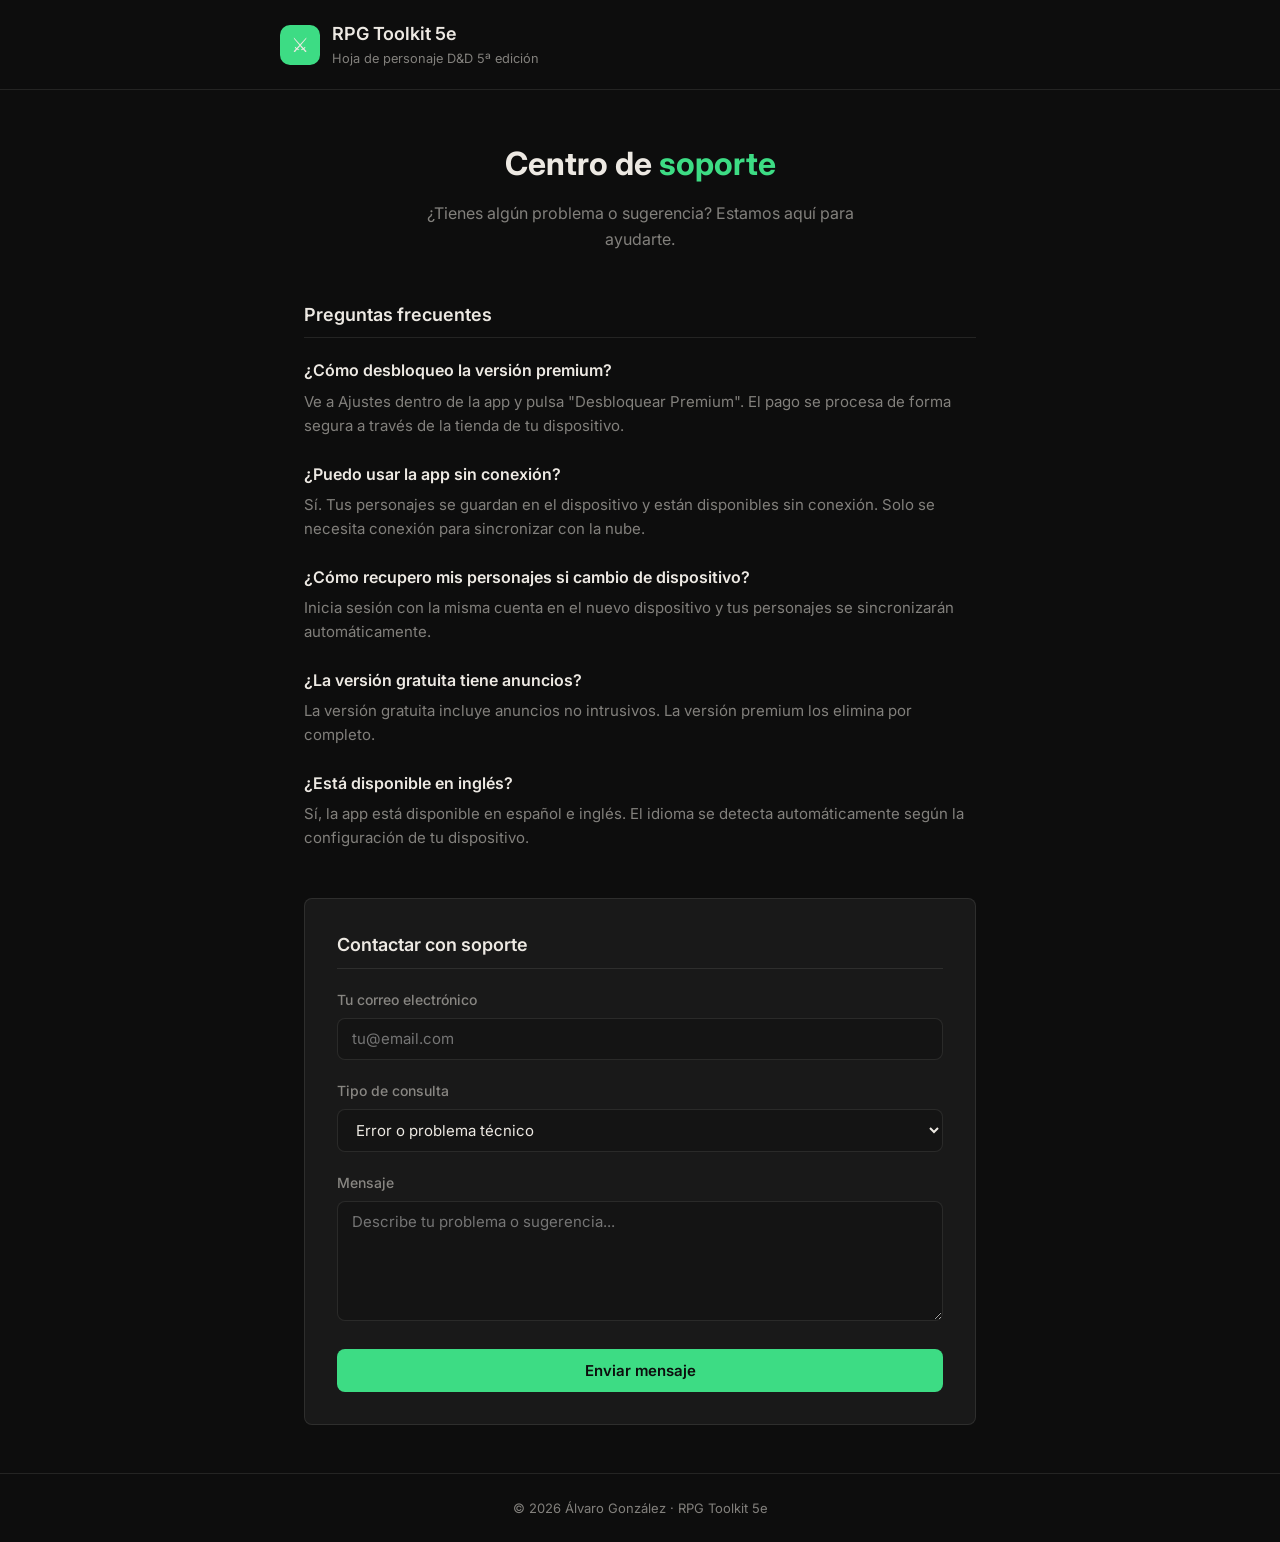
==== index.html @ 76424a3e "Initial support page for RPG Toolkit 5e" ====
<!DOCTYPE html>
<html lang="es">
<head>
  <meta charset="UTF-8" />
  <meta name="viewport" content="width=device-width, initial-scale=1.0" />
  <title>RPG Toolkit 5e — Soporte</title>
  <meta name="description" content="Soporte y contacto para RPG Toolkit 5e, la hoja de personaje para D&D 5ª edición." />
  <link rel="preconnect" href="https://fonts.googleapis.com" />
  <link rel="preconnect" href="https://fonts.gstatic.com" crossorigin />
  <link href="https://fonts.googleapis.com/css2?family=Inter:wght@300;400;500;600;700&display=swap" rel="stylesheet" />
  <style>
    *, *::before, *::after { box-sizing: border-box; margin: 0; padding: 0; }

    :root {
      --bg: #0d0d0d;
      --bg-alt: #141414;
      --surface: #191919;
      --text: #ede9e3;
      --text-muted: rgba(237,233,227,.52);
      --accent: #3ddc84;
      --accent-hover: #2bc972;
      --border: rgba(237,233,227,.1);
      --font: 'Inter', system-ui, sans-serif;
      --radius: .5rem;
      --max-w: 720px;
    }

    body {
      background: var(--bg);
      color: var(--text);
      font-family: var(--font);
      font-size: 1rem;
      line-height: 1.6;
      min-height: 100vh;
      display: flex;
      flex-direction: column;
    }

    a { color: var(--accent); text-decoration: none; }
    a:hover { color: var(--accent-hover); }

    header {
      border-bottom: 1px solid var(--border);
      padding: 1.25rem 1.5rem;
    }
    .header-inner {
      max-width: var(--max-w);
      margin: 0 auto;
      display: flex;
      align-items: center;
      gap: .75rem;
    }
    .app-icon {
      width: 40px;
      height: 40px;
      background: var(--accent);
      border-radius: 10px;
      display: flex;
      align-items: center;
      justify-content: center;
      font-size: 1.25rem;
      flex-shrink: 0;
    }
    .app-name {
      font-size: 1.125rem;
      font-weight: 600;
      color: var(--text);
    }
    .app-sub {
      font-size: .8rem;
      color: var(--text-muted);
    }

    main {
      flex: 1;
      max-width: var(--max-w);
      margin: 0 auto;
      width: 100%;
      padding: 3rem 1.5rem;
    }

    .hero {
      text-align: center;
      margin-bottom: 3rem;
    }
    .hero h1 {
      font-size: 2rem;
      font-weight: 700;
      margin-bottom: .75rem;
    }
    .hero h1 span { color: var(--accent); }
    .hero p {
      color: var(--text-muted);
      max-width: 480px;
      margin: 0 auto;
    }

    .section-title {
      font-size: 1.125rem;
      font-weight: 600;
      margin-bottom: 1.25rem;
      padding-bottom: .5rem;
      border-bottom: 1px solid var(--border);
    }

    .faq { margin-bottom: 3rem; }
    .faq-item { margin-bottom: 1.5rem; }
    .faq-item dt {
      font-weight: 600;
      margin-bottom: .35rem;
      color: var(--text);
    }
    .faq-item dd {
      color: var(--text-muted);
      font-size: .9375rem;
    }

    .contact-section {
      background: var(--surface);
      border: 1px solid var(--border);
      border-radius: var(--radius);
      padding: 2rem;
    }

    .form-group { margin-bottom: 1.25rem; }
    label {
      display: block;
      font-size: .875rem;
      font-weight: 500;
      margin-bottom: .4rem;
      color: var(--text-muted);
    }
    input, select, textarea {
      width: 100%;
      background: var(--bg-alt);
      border: 1px solid var(--border);
      border-radius: var(--radius);
      color: var(--text);
      font-family: var(--font);
      font-size: .9375rem;
      padding: .65rem .875rem;
      transition: border-color .2s;
      outline: none;
    }
    input:focus, select:focus, textarea:focus {
      border-color: var(--accent);
    }
    select option { background: var(--bg-alt); }
    textarea { resize: vertical; min-height: 120px; }

    .btn {
      display: inline-block;
      background: var(--accent);
      color: #0d0d0d;
      font-family: var(--font);
      font-size: .9375rem;
      font-weight: 600;
      padding: .75rem 2rem;
      border: none;
      border-radius: var(--radius);
      cursor: pointer;
      transition: background .2s;
      width: 100%;
      text-align: center;
    }
    .btn:hover { background: var(--accent-hover); }

    footer {
      border-top: 1px solid var(--border);
      text-align: center;
      padding: 1.5rem;
      font-size: .8125rem;
      color: var(--text-muted);
    }

    @media (max-width: 480px) {
      .hero h1 { font-size: 1.5rem; }
      .contact-section { padding: 1.25rem; }
    }

    @media (prefers-reduced-motion: reduce) {
      * { transition: none !important; }
    }
  </style>
</head>
<body>

  <header>
    <div class="header-inner">
      <div class="app-icon">⚔️</div>
      <div>
        <div class="app-name">RPG Toolkit 5e</div>
        <div class="app-sub">Hoja de personaje D&amp;D 5ª edición</div>
      </div>
    </div>
  </header>

  <main>
    <div class="hero">
      <h1>Centro de <span>soporte</span></h1>
      <p>¿Tienes algún problema o sugerencia? Estamos aquí para ayudarte.</p>
    </div>

    <section class="faq" aria-labelledby="faq-title">
      <h2 class="section-title" id="faq-title">Preguntas frecuentes</h2>
      <dl>
        <div class="faq-item">
          <dt>¿Cómo desbloqueo la versión premium?</dt>
          <dd>Ve a Ajustes dentro de la app y pulsa "Desbloquear Premium". El pago se procesa de forma segura a través de la tienda de tu dispositivo.</dd>
        </div>
        <div class="faq-item">
          <dt>¿Puedo usar la app sin conexión?</dt>
          <dd>Sí. Tus personajes se guardan en el dispositivo y están disponibles sin conexión. Solo se necesita conexión para sincronizar con la nube.</dd>
        </div>
        <div class="faq-item">
          <dt>¿Cómo recupero mis personajes si cambio de dispositivo?</dt>
          <dd>Inicia sesión con la misma cuenta en el nuevo dispositivo y tus personajes se sincronizarán automáticamente.</dd>
        </div>
        <div class="faq-item">
          <dt>¿La versión gratuita tiene anuncios?</dt>
          <dd>La versión gratuita incluye anuncios no intrusivos. La versión premium los elimina por completo.</dd>
        </div>
        <div class="faq-item">
          <dt>¿Está disponible en inglés?</dt>
          <dd>Sí, la app está disponible en español e inglés. El idioma se detecta automáticamente según la configuración de tu dispositivo.</dd>
        </div>
      </dl>
    </section>

    <section class="contact-section" aria-labelledby="contact-title">
      <h2 class="section-title" id="contact-title">Contactar con soporte</h2>
      <form id="supportForm">
        <div class="form-group">
          <label for="email">Tu correo electrónico</label>
          <input type="email" id="email" name="email" placeholder="tu@email.com" required />
        </div>
        <div class="form-group">
          <label for="tipo">Tipo de consulta</label>
          <select id="tipo" name="tipo">
            <option value="error">Error o problema técnico</option>
            <option value="cuenta">Cuenta o premium</option>
            <option value="sugerencia">Sugerencia</option>
            <option value="otro">Otro</option>
          </select>
        </div>
        <div class="form-group">
          <label for="mensaje">Mensaje</label>
          <textarea id="mensaje" name="mensaje" placeholder="Describe tu problema o sugerencia..." required></textarea>
        </div>
        <button type="submit" class="btn">Enviar mensaje</button>
      </form>
    </section>
  </main>

  <footer>
    <p>&copy; <span id="year"></span> Álvaro González · RPG Toolkit 5e</p>
  </footer>

  <script>
    document.getElementById('year').textContent = new Date().getFullYear();

    document.getElementById('supportForm').addEventListener('submit', function(e) {
      e.preventDefault();
      const email   = document.getElementById('email').value;
      const tipo    = document.getElementById('tipo').options[document.getElementById('tipo').selectedIndex].text;
      const mensaje = document.getElementById('mensaje').value;
      const subject = encodeURIComponent('RPG Toolkit 5e — ' + tipo);
      const body    = encodeURIComponent('De: ' + email + '\n\n' + mensaje);
      window.location.href = 'mailto:algonzalezguardiola@gmail.com?subject=' + subject + '&body=' + body;
    });
  </script>

</body>
</html>
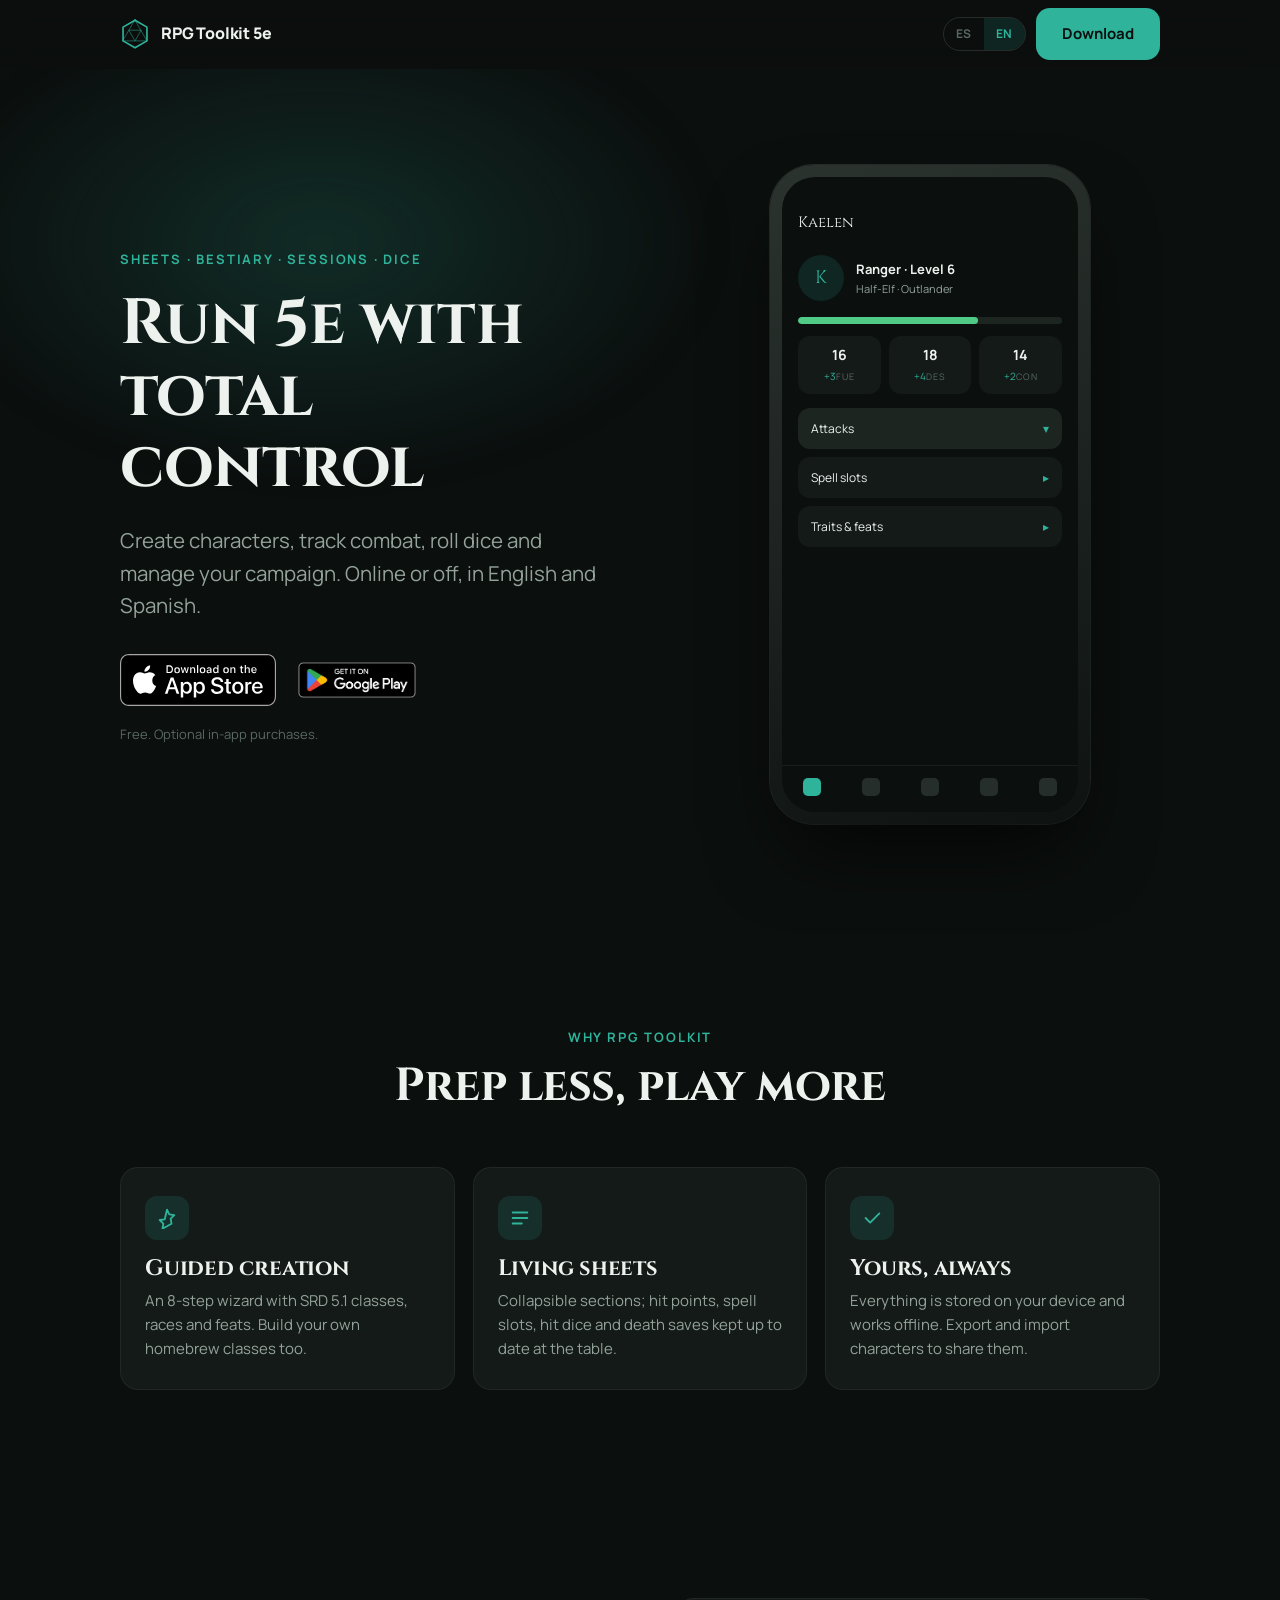
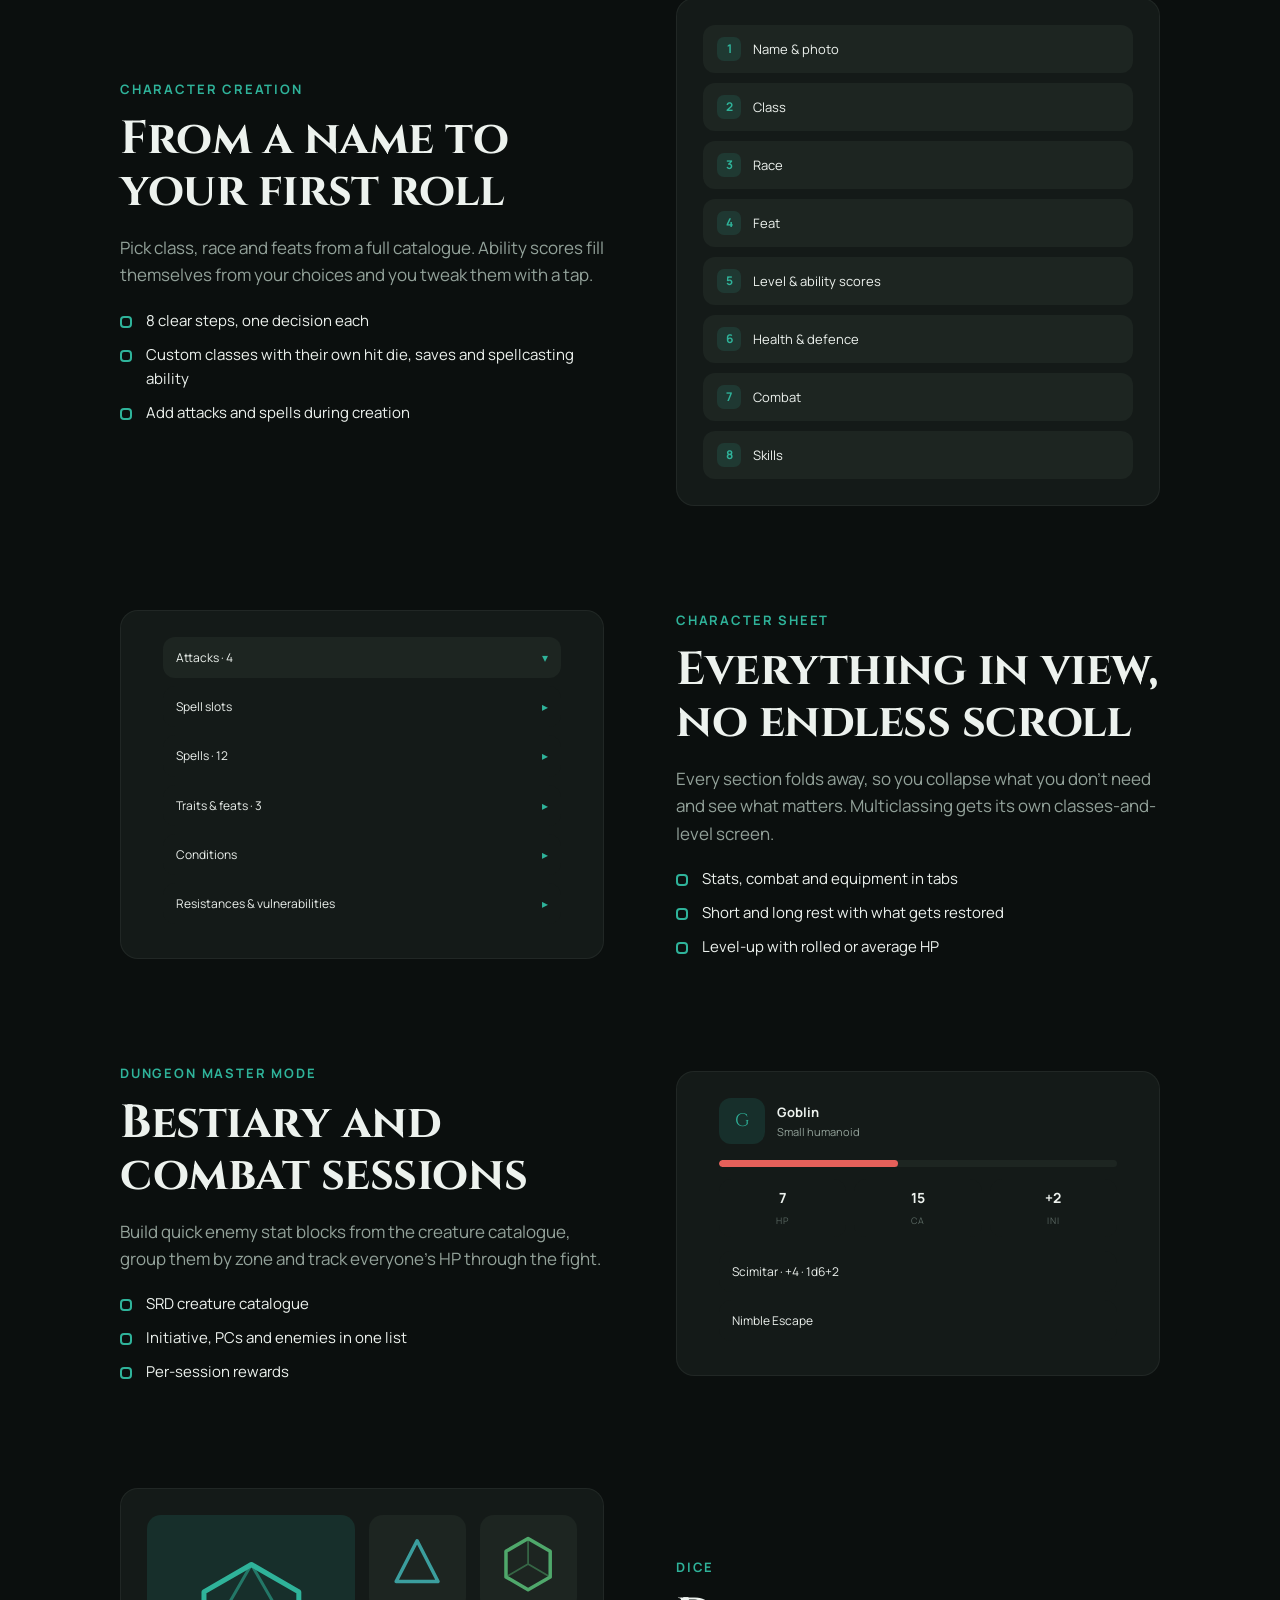
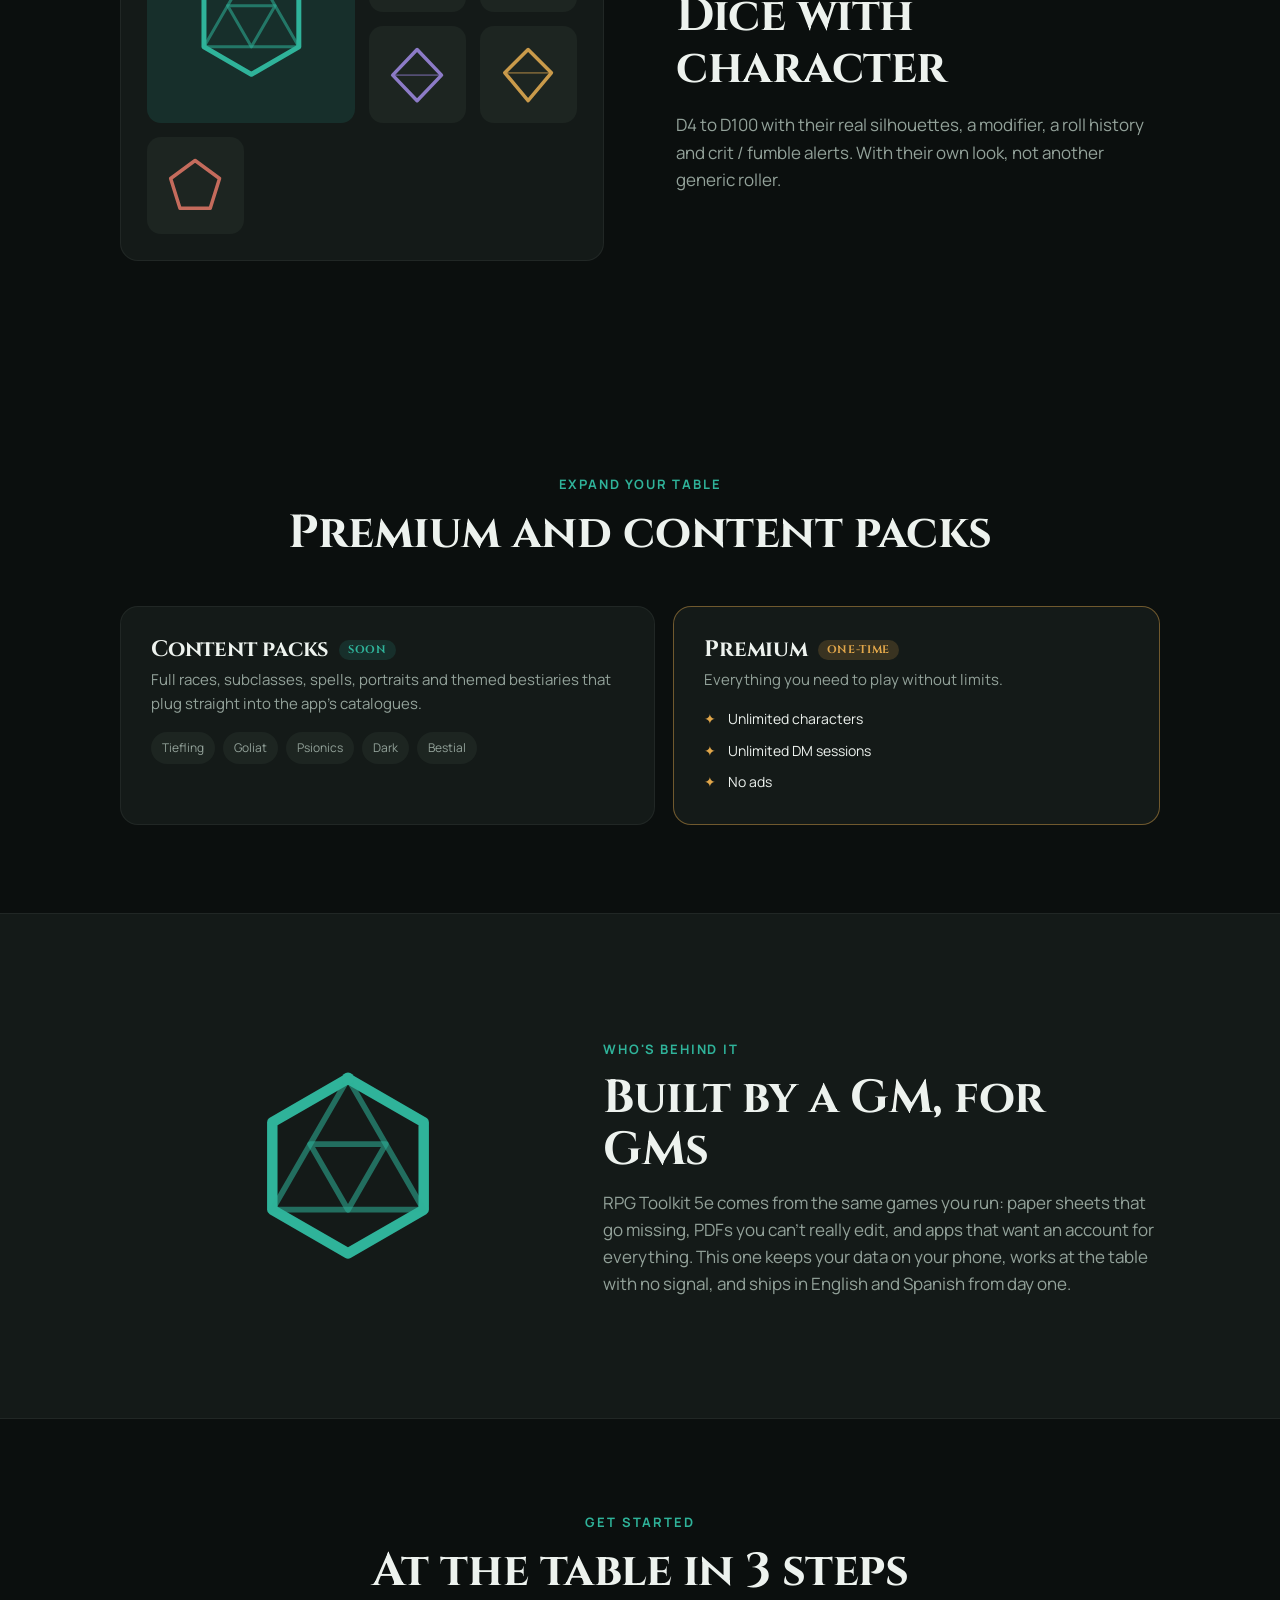
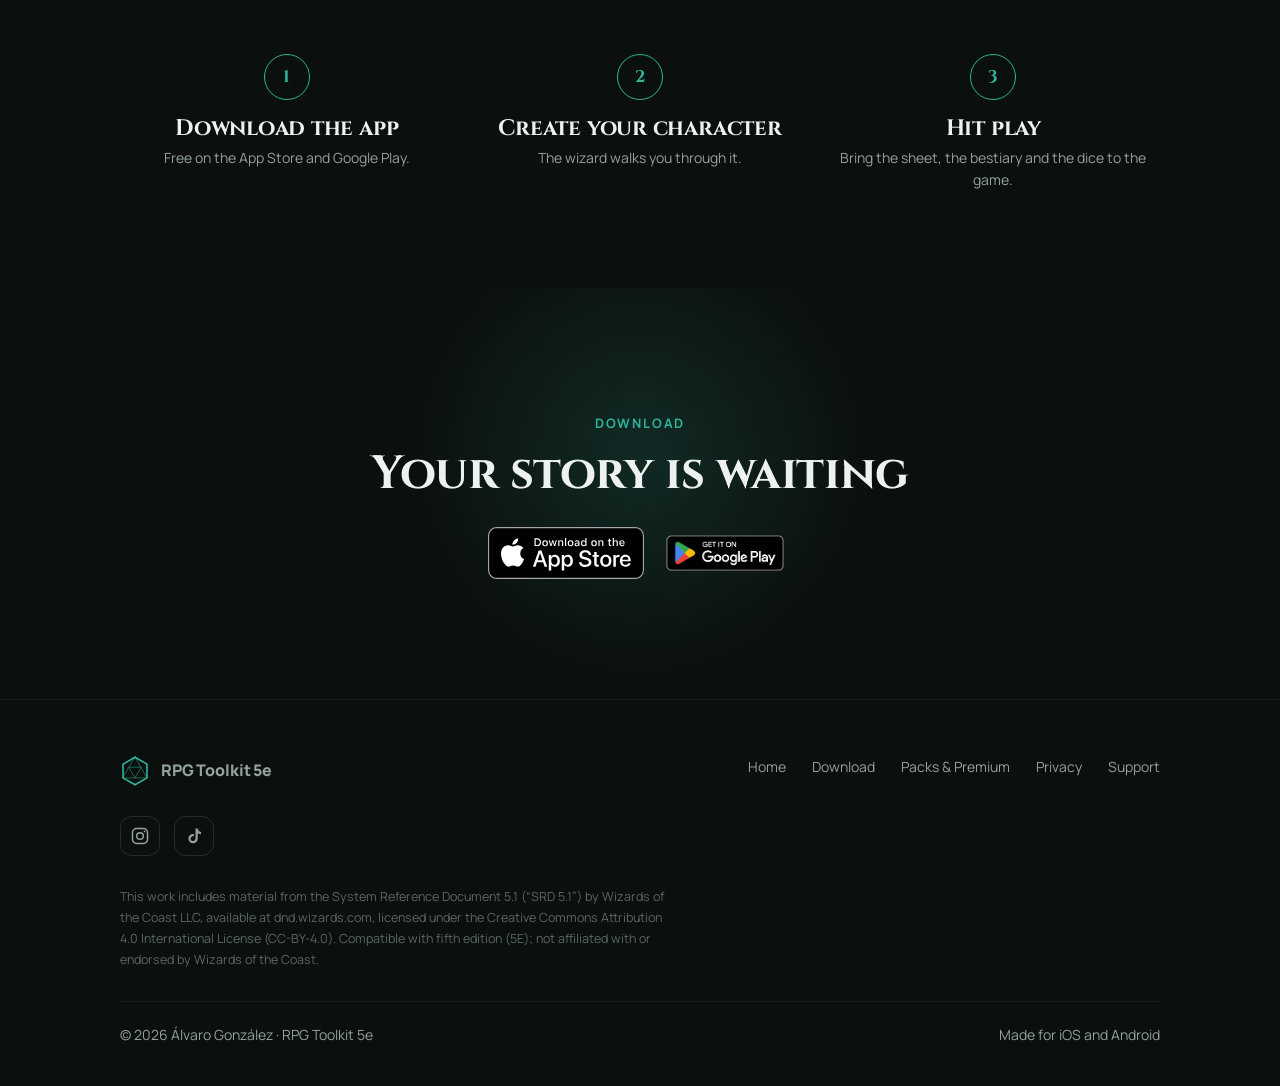
==== commit 7c3191ba: "Replace support page with the RPG Toolkit 5e landing site Bilingual (ES/EN) static landing served fr" ====
--- a/index.html
+++ b/index.html
@@ -1,274 +1,360 @@
 <!DOCTYPE html>
-<html lang="es">
+<html lang="es" class="lang-es">
 <head>
-  <meta charset="UTF-8" />
-  <meta name="viewport" content="width=device-width, initial-scale=1.0" />
-  <title>RPG Toolkit 5e — Soporte</title>
-  <meta name="description" content="Soporte y contacto para RPG Toolkit 5e, la hoja de personaje para D&D 5ª edición." />
-  <link rel="preconnect" href="https://fonts.googleapis.com" />
-  <link rel="preconnect" href="https://fonts.gstatic.com" crossorigin />
-  <link href="https://fonts.googleapis.com/css2?family=Inter:wght@300;400;500;600;700&display=swap" rel="stylesheet" />
-  <style>
-    *, *::before, *::after { box-sizing: border-box; margin: 0; padding: 0; }
-
-    :root {
-      --bg: #0d0d0d;
-      --bg-alt: #141414;
-      --surface: #191919;
-      --text: #ede9e3;
-      --text-muted: rgba(237,233,227,.52);
-      --accent: #3ddc84;
-      --accent-hover: #2bc972;
-      --border: rgba(237,233,227,.1);
-      --font: 'Inter', system-ui, sans-serif;
-      --radius: .5rem;
-      --max-w: 720px;
-    }
-
-    body {
-      background: var(--bg);
-      color: var(--text);
-      font-family: var(--font);
-      font-size: 1rem;
-      line-height: 1.6;
-      min-height: 100vh;
-      display: flex;
-      flex-direction: column;
-    }
-
-    a { color: var(--accent); text-decoration: none; }
-    a:hover { color: var(--accent-hover); }
-
-    header {
-      border-bottom: 1px solid var(--border);
-      padding: 1.25rem 1.5rem;
-    }
-    .header-inner {
-      max-width: var(--max-w);
-      margin: 0 auto;
-      display: flex;
-      align-items: center;
-      gap: .75rem;
-    }
-    .app-icon {
-      width: 40px;
-      height: 40px;
-      background: var(--accent);
-      border-radius: 10px;
-      display: flex;
-      align-items: center;
-      justify-content: center;
-      font-size: 1.25rem;
-      flex-shrink: 0;
-    }
-    .app-name {
-      font-size: 1.125rem;
-      font-weight: 600;
-      color: var(--text);
-    }
-    .app-sub {
-      font-size: .8rem;
-      color: var(--text-muted);
-    }
-
-    main {
-      flex: 1;
-      max-width: var(--max-w);
-      margin: 0 auto;
-      width: 100%;
-      padding: 3rem 1.5rem;
-    }
-
-    .hero {
-      text-align: center;
-      margin-bottom: 3rem;
-    }
-    .hero h1 {
-      font-size: 2rem;
-      font-weight: 700;
-      margin-bottom: .75rem;
-    }
-    .hero h1 span { color: var(--accent); }
-    .hero p {
-      color: var(--text-muted);
-      max-width: 480px;
-      margin: 0 auto;
-    }
-
-    .section-title {
-      font-size: 1.125rem;
-      font-weight: 600;
-      margin-bottom: 1.25rem;
-      padding-bottom: .5rem;
-      border-bottom: 1px solid var(--border);
-    }
-
-    .faq { margin-bottom: 3rem; }
-    .faq-item { margin-bottom: 1.5rem; }
-    .faq-item dt {
-      font-weight: 600;
-      margin-bottom: .35rem;
-      color: var(--text);
-    }
-    .faq-item dd {
-      color: var(--text-muted);
-      font-size: .9375rem;
-    }
-
-    .contact-section {
-      background: var(--surface);
-      border: 1px solid var(--border);
-      border-radius: var(--radius);
-      padding: 2rem;
-    }
-
-    .form-group { margin-bottom: 1.25rem; }
-    label {
-      display: block;
-      font-size: .875rem;
-      font-weight: 500;
-      margin-bottom: .4rem;
-      color: var(--text-muted);
-    }
-    input, select, textarea {
-      width: 100%;
-      background: var(--bg-alt);
-      border: 1px solid var(--border);
-      border-radius: var(--radius);
-      color: var(--text);
-      font-family: var(--font);
-      font-size: .9375rem;
-      padding: .65rem .875rem;
-      transition: border-color .2s;
-      outline: none;
-    }
-    input:focus, select:focus, textarea:focus {
-      border-color: var(--accent);
-    }
-    select option { background: var(--bg-alt); }
-    textarea { resize: vertical; min-height: 120px; }
-
-    .btn {
-      display: inline-block;
-      background: var(--accent);
-      color: #0d0d0d;
-      font-family: var(--font);
-      font-size: .9375rem;
-      font-weight: 600;
-      padding: .75rem 2rem;
-      border: none;
-      border-radius: var(--radius);
-      cursor: pointer;
-      transition: background .2s;
-      width: 100%;
-      text-align: center;
-    }
-    .btn:hover { background: var(--accent-hover); }
-
-    footer {
-      border-top: 1px solid var(--border);
-      text-align: center;
-      padding: 1.5rem;
-      font-size: .8125rem;
-      color: var(--text-muted);
-    }
-
-    @media (max-width: 480px) {
-      .hero h1 { font-size: 1.5rem; }
-      .contact-section { padding: 1.25rem; }
-    }
-
-    @media (prefers-reduced-motion: reduce) {
-      * { transition: none !important; }
-    }
-  </style>
+<meta charset="UTF-8">
+<meta name="viewport" content="width=device-width, initial-scale=1">
+<title>RPG Toolkit 5e — La ficha de personaje para rol 5e</title>
+<meta name="description" data-es="Crea personajes, controla el combate, tira los dados y gestiona tu campaña de rol 5e. Con o sin conexión, en español e inglés. iOS y Android." data-en="Create characters, track combat, roll dice and run your 5e campaign. Online or off, in English and Spanish. iOS and Android." content="Crea personajes, controla el combate, tira los dados y gestiona tu campaña de rol 5e. Con o sin conexión, en español e inglés. iOS y Android.">
+<meta name="theme-color" content="#0B0F0E">
+
+<meta property="og:type" content="website">
+<meta property="og:title" content="RPG Toolkit 5e">
+<meta property="og:description" content="La ficha de personaje definitiva para rol 5e. iOS y Android.">
+<meta property="og:image" content="assets/img/og-image.png">
+<meta property="og:url" content="https://algonzalez.cloud/roltoolkit5e/">
+
+<link rel="icon" href="assets/img/favicon.svg" type="image/svg+xml">
+<link rel="preconnect" href="https://fonts.googleapis.com">
+<link rel="preconnect" href="https://fonts.gstatic.com" crossorigin>
+<link href="https://fonts.googleapis.com/css2?family=Cinzel:wght@600;700&family=Manrope:wght@400;500;600;700;800&display=swap" rel="stylesheet">
+<link rel="stylesheet" href="assets/css/styles.css">
+<script>document.documentElement.classList.add('js');</script>
 </head>
 <body>
 
-  <header>
-    <div class="header-inner">
-      <div class="app-icon">⚔️</div>
-      <div>
-        <div class="app-name">RPG Toolkit 5e</div>
-        <div class="app-sub">Hoja de personaje D&amp;D 5ª edición</div>
-      </div>
-    </div>
-  </header>
-
-  <main>
-    <div class="hero">
-      <h1>Centro de <span>soporte</span></h1>
-      <p>¿Tienes algún problema o sugerencia? Estamos aquí para ayudarte.</p>
-    </div>
-
-    <section class="faq" aria-labelledby="faq-title">
-      <h2 class="section-title" id="faq-title">Preguntas frecuentes</h2>
-      <dl>
-        <div class="faq-item">
-          <dt>¿Cómo desbloqueo la versión premium?</dt>
-          <dd>Ve a Ajustes dentro de la app y pulsa "Desbloquear Premium". El pago se procesa de forma segura a través de la tienda de tu dispositivo.</dd>
-        </div>
-        <div class="faq-item">
-          <dt>¿Puedo usar la app sin conexión?</dt>
-          <dd>Sí. Tus personajes se guardan en el dispositivo y están disponibles sin conexión. Solo se necesita conexión para sincronizar con la nube.</dd>
-        </div>
-        <div class="faq-item">
-          <dt>¿Cómo recupero mis personajes si cambio de dispositivo?</dt>
-          <dd>Inicia sesión con la misma cuenta en el nuevo dispositivo y tus personajes se sincronizarán automáticamente.</dd>
-        </div>
-        <div class="faq-item">
-          <dt>¿La versión gratuita tiene anuncios?</dt>
-          <dd>La versión gratuita incluye anuncios no intrusivos. La versión premium los elimina por completo.</dd>
-        </div>
-        <div class="faq-item">
-          <dt>¿Está disponible en inglés?</dt>
-          <dd>Sí, la app está disponible en español e inglés. El idioma se detecta automáticamente según la configuración de tu dispositivo.</dd>
-        </div>
-      </dl>
-    </section>
-
-    <section class="contact-section" aria-labelledby="contact-title">
-      <h2 class="section-title" id="contact-title">Contactar con soporte</h2>
-      <form id="supportForm">
-        <div class="form-group">
-          <label for="email">Tu correo electrónico</label>
-          <input type="email" id="email" name="email" placeholder="tu@email.com" required />
-        </div>
-        <div class="form-group">
-          <label for="tipo">Tipo de consulta</label>
-          <select id="tipo" name="tipo">
-            <option value="error">Error o problema técnico</option>
-            <option value="cuenta">Cuenta o premium</option>
-            <option value="sugerencia">Sugerencia</option>
-            <option value="otro">Otro</option>
-          </select>
-        </div>
-        <div class="form-group">
-          <label for="mensaje">Mensaje</label>
-          <textarea id="mensaje" name="mensaje" placeholder="Describe tu problema o sugerencia..." required></textarea>
-        </div>
-        <button type="submit" class="btn">Enviar mensaje</button>
-      </form>
-    </section>
-  </main>
-
-  <footer>
-    <p>&copy; <span id="year"></span> Álvaro González · RPG Toolkit 5e</p>
-  </footer>
-
-  <script>
-    document.getElementById('year').textContent = new Date().getFullYear();
-
-    document.getElementById('supportForm').addEventListener('submit', function(e) {
-      e.preventDefault();
-      const email   = document.getElementById('email').value;
-      const tipo    = document.getElementById('tipo').options[document.getElementById('tipo').selectedIndex].text;
-      const mensaje = document.getElementById('mensaje').value;
-      const subject = encodeURIComponent('RPG Toolkit 5e — ' + tipo);
-      const body    = encodeURIComponent('De: ' + email + '\n\n' + mensaje);
-      window.location.href = 'mailto:algonzalezguardiola@gmail.com?subject=' + subject + '&body=' + body;
-    });
-  </script>
-
+<!-- ══════════════ HEADER ══════════════ -->
+<header class="site-header" id="siteHeader">
+  <div class="wrap">
+    <a class="brand" href="#top" aria-label="RPG Toolkit 5e">
+      <img src="assets/img/logo.svg" alt="" width="30" height="30">
+      <span>RPG Toolkit 5e</span>
+    </a>
+    <div class="header-actions">
+      <div class="lang-toggle" role="group" aria-label="Idioma / Language">
+        <button type="button" data-setlang="es" aria-pressed="true">ES</button>
+        <button type="button" data-setlang="en" aria-pressed="false">EN</button>
+      </div>
+      <a class="btn btn--primary header-cta" href="#download" data-es="Descargar" data-en="Download">Descargar</a>
+    </div>
+  </div>
+</header>
+
+<main id="top">
+
+<!-- ══════════════ HERO ══════════════ -->
+<section class="hero">
+  <div class="wrap">
+    <div class="hero__text reveal">
+      <span class="kicker" data-es="Fichas · Bestiario · Sesiones · Dados" data-en="Sheets · Bestiary · Sessions · Dice">Fichas · Bestiario · Sesiones · Dados</span>
+      <h1 data-es="Domina tus partidas de rol 5e" data-en="Run 5e with total control">Domina tus partidas de rol 5e</h1>
+      <p class="lead" data-es="Crea personajes, controla el combate, tira los dados y gestiona tu campaña. Con o sin conexión, en español e inglés." data-en="Create characters, track combat, roll dice and manage your campaign. Online or off, in English and Spanish.">Crea personajes, controla el combate, tira los dados y gestiona tu campaña. Con o sin conexión, en español e inglés.</p>
+      <div class="hero-cta">
+        <div class="store-badges">
+          <a href="https://apps.apple.com/app/id6798230024" target="_blank" rel="noopener">
+            <img class="badge-apple" src="assets/img/app-store-badge.svg" alt="Download on the App Store">
+          </a>
+          <a href="https://play.google.com/store/apps/details?id=cloud.algonzalez.charactersheet5e" target="_blank" rel="noopener">
+            <img src="assets/img/google-play-badge.png" data-src-es="assets/img/google-play-badge-es.png" data-src-en="assets/img/google-play-badge.png" alt="Get it on Google Play">
+          </a>
+        </div>
+        <p class="hero-note" data-es="Gratis. Compras opcionales dentro de la app." data-en="Free. Optional in-app purchases.">Gratis. Compras opcionales dentro de la app.</p>
+      </div>
+    </div>
+
+    <div class="hero__media reveal">
+      <div class="phone" aria-hidden="true">
+        <div class="phone__notch"></div>
+        <div class="phone__screen">
+          <div class="miniapp">
+            <div class="miniapp__top"><span class="miniapp__title">Kaelen</span></div>
+            <div class="miniapp__hero">
+              <div class="miniapp__avatar">K</div>
+              <div class="miniapp__meta">
+                <strong data-es="Explorador · Nivel 6" data-en="Ranger · Level 6">Explorador · Nivel 6</strong>
+                <span data-es="Semielfo · Forastera" data-en="Half-Elf · Outlander">Semielfo · Forastera</span>
+              </div>
+            </div>
+            <div class="miniapp__hpbar"><i></i></div>
+            <div class="miniapp__stats">
+              <div class="miniapp__stat"><b>16</b><em>+3</em><span>FUE</span></div>
+              <div class="miniapp__stat"><b>18</b><em>+4</em><span>DES</span></div>
+              <div class="miniapp__stat"><b>14</b><em>+2</em><span>CON</span></div>
+            </div>
+            <div class="miniapp__row is-open"><span data-es="Ataques" data-en="Attacks">Ataques</span><span class="chev">▾</span></div>
+            <div class="miniapp__row"><span data-es="Ranuras de conjuro" data-en="Spell slots">Ranuras de conjuro</span><span class="chev">▸</span></div>
+            <div class="miniapp__row"><span data-es="Rasgos y dotes" data-en="Traits &amp; feats">Rasgos y dotes</span><span class="chev">▸</span></div>
+            <div class="miniapp__nav">
+              <span class="active"></span><span></span><span></span><span></span><span></span>
+            </div>
+          </div>
+        </div>
+      </div>
+    </div>
+  </div>
+</section>
+
+<!-- ══════════════ FEATURE CARDS ══════════════ -->
+<section class="section section--tight">
+  <div class="wrap">
+    <div class="center reveal">
+      <span class="kicker" data-es="Por qué RPG Toolkit" data-en="Why RPG Toolkit">Por qué RPG Toolkit</span>
+      <h2 style="margin-top:12px" data-es="Menos preparación, más juego" data-en="Prep less, play more">Menos preparación, más juego</h2>
+    </div>
+    <div class="cards">
+      <div class="card reveal">
+        <div class="card__icon"><svg viewBox="0 0 24 24" fill="none" stroke-width="2" stroke-linecap="round" stroke-linejoin="round"><path d="M12 3l2.5 5 5.5.8-4 3.9.9 5.5L12 21l-4.9 2.6.9-5.5-4-3.9 5.5-.8z"/></svg></div>
+        <h3 data-es="Creación guiada" data-en="Guided creation">Creación guiada</h3>
+        <p data-es="Un asistente de 8 pasos con clases, razas y dotes del SRD 5.1. Crea también tus propias clases." data-en="An 8-step wizard with SRD 5.1 classes, races and feats. Build your own homebrew classes too.">Un asistente de 8 pasos con clases, razas y dotes del SRD 5.1. Crea también tus propias clases.</p>
+      </div>
+      <div class="card reveal">
+        <div class="card__icon"><svg viewBox="0 0 24 24" fill="none" stroke-width="2" stroke-linecap="round" stroke-linejoin="round"><path d="M4 6h16M4 12h16M4 18h10"/></svg></div>
+        <h3 data-es="Fichas vivas" data-en="Living sheets">Fichas vivas</h3>
+        <p data-es="Secciones plegables, puntos de golpe, ranuras de conjuro, dados de golpe y tiradas de muerte al día durante la partida." data-en="Collapsible sections; hit points, spell slots, hit dice and death saves kept up to date at the table.">Secciones plegables, puntos de golpe, ranuras de conjuro, dados de golpe y tiradas de muerte al día durante la partida.</p>
+      </div>
+      <div class="card reveal">
+        <div class="card__icon"><svg viewBox="0 0 24 24" fill="none" stroke-width="2" stroke-linecap="round" stroke-linejoin="round"><path d="M5 12l5 5L20 7"/></svg></div>
+        <h3 data-es="Tuyo, siempre" data-en="Yours, always">Tuyo, siempre</h3>
+        <p data-es="Todo se guarda en tu dispositivo y funciona sin conexión. Exporta e importa personajes para compartirlos." data-en="Everything is stored on your device and works offline. Export and import characters to share them.">Todo se guarda en tu dispositivo y funciona sin conexión. Exporta e importa personajes para compartirlos.</p>
+      </div>
+    </div>
+  </div>
+</section>
+
+<!-- ══════════════ FEATURE ROWS ══════════════ -->
+<section class="section">
+  <div class="wrap">
+
+    <div class="feature-row reveal">
+      <div class="feature-row__text">
+        <span class="kicker" data-es="Creación de personajes" data-en="Character creation">Creación de personajes</span>
+        <h2 data-es="Del nombre a la primera tirada" data-en="From a name to your first roll">Del nombre a la primera tirada</h2>
+        <p data-es="Elige clase, raza y dotes de un catálogo completo. Los atributos se rellenan solos según tus decisiones y los ajustas con un toque." data-en="Pick class, race and feats from a full catalogue. Ability scores fill themselves from your choices and you tweak them with a tap.">Elige clase, raza y dotes de un catálogo completo. Los atributos se rellenan solos según tus decisiones y los ajustas con un toque.</p>
+        <ul class="feature-list">
+          <li data-es="8 pasos claros, uno por decisión" data-en="8 clear steps, one decision each">8 pasos claros, uno por decisión</li>
+          <li data-es="Clases personalizadas con su dado de golpe, salvaciones y aptitud mágica" data-en="Custom classes with their own hit die, saves and spellcasting ability">Clases personalizadas con su dado de golpe, salvaciones y aptitud mágica</li>
+          <li data-es="Añade ataques y conjuros ya en la creación" data-en="Add attacks and spells during creation">Añade ataques y conjuros ya en la creación</li>
+        </ul>
+      </div>
+      <div class="feature-row__media">
+        <div class="media-card">
+          <div class="steps-strip">
+            <div class="wstep"><b>1</b><span data-es="Nombre y foto" data-en="Name &amp; photo">Nombre y foto</span></div>
+            <div class="wstep"><b>2</b><span data-es="Clase" data-en="Class">Clase</span></div>
+            <div class="wstep"><b>3</b><span data-es="Raza" data-en="Race">Raza</span></div>
+            <div class="wstep"><b>4</b><span data-es="Dote" data-en="Feat">Dote</span></div>
+            <div class="wstep"><b>5</b><span data-es="Nivel y atributos" data-en="Level &amp; ability scores">Nivel y atributos</span></div>
+            <div class="wstep"><b>6</b><span data-es="Vida y defensa" data-en="Health &amp; defence">Vida y defensa</span></div>
+            <div class="wstep"><b>7</b><span data-es="Combate" data-en="Combat">Combate</span></div>
+            <div class="wstep"><b>8</b><span data-es="Habilidades" data-en="Skills">Habilidades</span></div>
+          </div>
+        </div>
+      </div>
+    </div>
+
+    <div class="feature-row feature-row--flip reveal">
+      <div class="feature-row__text">
+        <span class="kicker" data-es="Hoja de personaje" data-en="Character sheet">Hoja de personaje</span>
+        <h2 data-es="Todo a la vista, sin scroll infinito" data-en="Everything in view, no endless scroll">Todo a la vista, sin scroll infinito</h2>
+        <p data-es="Cada sección se pliega y se despliega, así compactas lo que no usas y ves lo que importa. El multiclase tiene su propia pantalla de clases y nivel." data-en="Every section folds away, so you collapse what you don't need and see what matters. Multiclassing gets its own classes-and-level screen.">Cada sección se pliega y se despliega, así compactas lo que no usas y ves lo que importa. El multiclase tiene su propia pantalla de clases y nivel.</p>
+        <ul class="feature-list">
+          <li data-es="Stats, combate y equipo en pestañas" data-en="Stats, combat and equipment in tabs">Stats, combate y equipo en pestañas</li>
+          <li data-es="Descanso corto y largo con lo que se recupera" data-en="Short and long rest with what gets restored">Descanso corto y largo con lo que se recupera</li>
+          <li data-es="Subida de nivel con tirada o promedio de PG" data-en="Level-up with rolled or average HP">Subida de nivel con tirada o promedio de PG</li>
+        </ul>
+      </div>
+      <div class="feature-row__media">
+        <div class="media-card">
+          <div class="miniapp" style="font-size:12px">
+            <div class="miniapp__row is-open"><span data-es="Ataques · 4" data-en="Attacks · 4">Ataques · 4</span><span class="chev">▾</span></div>
+            <div class="miniapp__row"><span data-es="Ranuras de conjuro" data-en="Spell slots">Ranuras de conjuro</span><span class="chev">▸</span></div>
+            <div class="miniapp__row"><span data-es="Hechizos · 12" data-en="Spells · 12">Hechizos · 12</span><span class="chev">▸</span></div>
+            <div class="miniapp__row"><span data-es="Rasgos y dotes · 3" data-en="Traits &amp; feats · 3">Rasgos y dotes · 3</span><span class="chev">▸</span></div>
+            <div class="miniapp__row"><span data-es="Condiciones" data-en="Conditions">Condiciones</span><span class="chev">▸</span></div>
+            <div class="miniapp__row"><span data-es="Resistencias y vulnerabilidades" data-en="Resistances &amp; vulnerabilities">Resistencias y vulnerabilidades</span><span class="chev">▸</span></div>
+          </div>
+        </div>
+      </div>
+    </div>
+
+    <div class="feature-row reveal">
+      <div class="feature-row__text">
+        <span class="kicker" data-es="Modo Máster" data-en="Dungeon Master mode">Modo Máster</span>
+        <h2 data-es="Bestiario y sesiones de combate" data-en="Bestiary and combat sessions">Bestiario y sesiones de combate</h2>
+        <p data-es="Monta fichas rápidas de enemigos desde el catálogo de criaturas, organízalas por zona y controla el HP de cada uno durante el combate." data-en="Build quick enemy stat blocks from the creature catalogue, group them by zone and track everyone's HP through the fight.">Monta fichas rápidas de enemigos desde el catálogo de criaturas, organízalas por zona y controla el HP de cada uno durante el combate.</p>
+        <ul class="feature-list">
+          <li data-es="Catálogo de criaturas del SRD" data-en="SRD creature catalogue">Catálogo de criaturas del SRD</li>
+          <li data-es="Iniciativa, PJ y enemigos en una lista" data-en="Initiative, PCs and enemies in one list">Iniciativa, PJ y enemigos en una lista</li>
+          <li data-es="Recompensas por sesión" data-en="Per-session rewards">Recompensas por sesión</li>
+        </ul>
+      </div>
+      <div class="feature-row__media">
+        <div class="media-card">
+          <div class="miniapp" style="font-size:12px">
+            <div class="miniapp__hero" style="padding-top:0">
+              <div class="miniapp__avatar" style="border-radius:12px">G</div>
+              <div class="miniapp__meta"><strong>Goblin</strong><span data-es="Humanoide pequeño" data-en="Small humanoid">Humanoide pequeño</span></div>
+            </div>
+            <div class="miniapp__hpbar"><i style="width:45%;background:var(--crit)"></i></div>
+            <div class="miniapp__stats">
+              <div class="miniapp__stat"><b>7</b><span>HP</span></div>
+              <div class="miniapp__stat"><b>15</b><span>CA</span></div>
+              <div class="miniapp__stat"><b>+2</b><span>INI</span></div>
+            </div>
+            <div class="miniapp__row"><span data-es="Cimitarra · +4 · 1d6+2" data-en="Scimitar · +4 · 1d6+2">Cimitarra · +4 · 1d6+2</span></div>
+            <div class="miniapp__row"><span data-es="Huida ágil" data-en="Nimble Escape">Huida ágil</span></div>
+          </div>
+        </div>
+      </div>
+    </div>
+
+    <div class="feature-row feature-row--flip reveal">
+      <div class="feature-row__text">
+        <span class="kicker" data-es="Dados" data-en="Dice">Dados</span>
+        <h2 data-es="Dados con carácter" data-en="Dice with character">Dados con carácter</h2>
+        <p data-es="D4 a D100 con su silueta real, modificador, historial de tiradas y aviso de crítico y pifia. Con su propia estética, no un genérico más." data-en="D4 to D100 with their real silhouettes, a modifier, a roll history and crit / fumble alerts. With their own look, not another generic roller.">D4 a D100 con su silueta real, modificador, historial de tiradas y aviso de crítico y pifia. Con su propia estética, no un genérico más.</p>
+      </div>
+      <div class="feature-row__media">
+        <div class="media-card">
+          <div class="dice-grid">
+            <div class="die big">
+              <svg viewBox="0 0 100 100" fill="none" stroke="#2FB39A" stroke-linejoin="round" stroke-linecap="round">
+                <path d="M50 6 L88 28 L88 72 L50 94 L12 72 L12 28 Z" stroke-width="4"/>
+                <path d="M50 6 L88 72 L12 72 Z" stroke-width="2.4" stroke-opacity=".55"/>
+                <path d="M69 39 L50 72 L31 39 Z" stroke-width="2.4" stroke-opacity=".55"/>
+              </svg>
+            </div>
+            <div class="die"><svg viewBox="0 0 100 100" fill="none" stroke="#3B9E9E" stroke-width="6" stroke-linejoin="round"><path d="M50 10 L86 80 L14 80 Z"/></svg></div>
+            <div class="die"><svg viewBox="0 0 100 100" fill="none" stroke="#4FA86B" stroke-width="6" stroke-linejoin="round"><path d="M50 6 L88 28 L88 72 L50 94 L12 72 L12 28 Z"/><path d="M50 50 L50 6 M50 50 L88 72 M50 50 L12 72" stroke-width="3" stroke-opacity=".5"/></svg></div>
+            <div class="die"><svg viewBox="0 0 100 100" fill="none" stroke="#8C7BC7" stroke-width="6" stroke-linejoin="round"><path d="M50 6 L92 50 L50 94 L8 50 Z"/><path d="M8 50 L92 50" stroke-width="3" stroke-opacity=".5"/></svg></div>
+            <div class="die"><svg viewBox="0 0 100 100" fill="none" stroke="#C99A4A" stroke-width="6" stroke-linejoin="round"><path d="M50 6 L90 46 L50 94 L10 46 Z"/><path d="M10 46 L90 46" stroke-width="3" stroke-opacity=".5"/></svg></div>
+            <div class="die"><svg viewBox="0 0 100 100" fill="none" stroke="#C46B5C" stroke-width="6" stroke-linejoin="round"><path d="M50 6 L92 37 L76 88 L24 88 L8 37 Z"/></svg></div>
+          </div>
+        </div>
+      </div>
+    </div>
+
+  </div>
+</section>
+
+<!-- ══════════════ PACKS / PREMIUM ══════════════ -->
+<section class="section section--tight" id="packs">
+  <div class="wrap">
+    <div class="center reveal">
+      <span class="kicker" data-es="Amplía tu mesa" data-en="Expand your table">Amplía tu mesa</span>
+      <h2 style="margin-top:12px" data-es="Premium y packs de contenido" data-en="Premium and content packs">Premium y packs de contenido</h2>
+    </div>
+    <div class="tier-grid">
+      <div class="tier reveal">
+        <h3><span data-es="Packs de contenido" data-en="Content packs">Packs de contenido</span> <span class="pill" data-es="Pronto" data-en="Soon">Pronto</span></h3>
+        <p data-es="Razas completas, subclases, conjuros, retratos y bestiarios temáticos que se integran en los catálogos de la app." data-en="Full races, subclasses, spells, portraits and themed bestiaries that plug straight into the app's catalogues.">Razas completas, subclases, conjuros, retratos y bestiarios temáticos que se integran en los catálogos de la app.</p>
+        <div class="pack-chips">
+          <span>Tiefling</span><span>Goliat</span><span data-es="Psiónico" data-en="Psionics">Psiónico</span><span data-es="Oscuro" data-en="Dark">Oscuro</span><span data-es="Bestial" data-en="Bestial">Bestial</span>
+        </div>
+      </div>
+      <div class="tier tier--premium reveal">
+        <h3><span>Premium</span> <span class="pill" data-es="Pago único" data-en="One-time">Pago único</span></h3>
+        <p data-es="Todo lo que necesitas para jugar sin límites." data-en="Everything you need to play without limits.">Todo lo que necesitas para jugar sin límites.</p>
+        <ul>
+          <li data-es="Personajes ilimitados" data-en="Unlimited characters">Personajes ilimitados</li>
+          <li data-es="Sesiones de máster ilimitadas" data-en="Unlimited DM sessions">Sesiones de máster ilimitadas</li>
+          <li data-es="Sin anuncios" data-en="No ads">Sin anuncios</li>
+        </ul>
+      </div>
+    </div>
+  </div>
+</section>
+
+<!-- ══════════════ TRUST ══════════════ -->
+<section class="section trust">
+  <div class="wrap">
+    <div class="trust__mark reveal"><img src="assets/img/logo.svg" alt="" width="190" height="190"></div>
+    <div class="reveal">
+      <span class="kicker" data-es="Quién hay detrás" data-en="Who's behind it">Quién hay detrás</span>
+      <h2 style="margin:12px 0" data-es="Hecho por un máster, para másters" data-en="Built by a GM, for GMs">Hecho por un máster, para másters</h2>
+      <p data-es="RPG Toolkit 5e nace de las mismas partidas que tú diriges: hojas de papel que se pierden, PDFs que no se editan bien y apps que piden cuenta para todo. Esta guarda tus datos en tu móvil, funciona en la mesa sin cobertura y está en español y en inglés desde el primer día." data-en="RPG Toolkit 5e comes from the same games you run: paper sheets that go missing, PDFs you can't really edit, and apps that want an account for everything. This one keeps your data on your phone, works at the table with no signal, and ships in English and Spanish from day one.">RPG Toolkit 5e nace de las mismas partidas que tú diriges: hojas de papel que se pierden, PDFs que no se editan bien y apps que piden cuenta para todo. Esta guarda tus datos en tu móvil, funciona en la mesa sin cobertura y está en español y en inglés desde el primer día.</p>
+    </div>
+  </div>
+</section>
+
+<!-- ══════════════ 3 STEPS ══════════════ -->
+<section class="section section--tight">
+  <div class="wrap">
+    <div class="center reveal">
+      <span class="kicker" data-es="Empezar" data-en="Get started">Empezar</span>
+      <h2 style="margin-top:12px" data-es="En la mesa en 3 pasos" data-en="At the table in 3 steps">En la mesa en 3 pasos</h2>
+    </div>
+    <div class="threesteps">
+      <div class="step reveal">
+        <div class="step__num"></div>
+        <h3 data-es="Descarga la app" data-en="Download the app">Descarga la app</h3>
+        <p data-es="Gratis en App Store y Google Play." data-en="Free on the App Store and Google Play.">Gratis en App Store y Google Play.</p>
+      </div>
+      <div class="step reveal">
+        <div class="step__num"></div>
+        <h3 data-es="Crea tu personaje" data-en="Create your character">Crea tu personaje</h3>
+        <p data-es="El asistente te lleva paso a paso." data-en="The wizard walks you through it.">El asistente te lleva paso a paso.</p>
+      </div>
+      <div class="step reveal">
+        <div class="step__num"></div>
+        <h3 data-es="Pulsa jugar" data-en="Hit play">Pulsa jugar</h3>
+        <p data-es="Lleva la ficha, el bestiario y los dados a la partida." data-en="Bring the sheet, the bestiary and the dice to the game.">Lleva la ficha, el bestiario y los dados a la partida.</p>
+      </div>
+    </div>
+  </div>
+</section>
+
+<!-- ══════════════ FINAL CTA ══════════════ -->
+<section class="section finalcta" id="download">
+  <div class="wrap reveal">
+    <span class="kicker" data-es="Descargar" data-en="Download">Descargar</span>
+    <h2 style="margin-top:14px" data-es="Tu historia te está esperando" data-en="Your story is waiting">Tu historia te está esperando</h2>
+    <div class="store-badges">
+      <a href="https://apps.apple.com/app/id6798230024" target="_blank" rel="noopener">
+        <img class="badge-apple" src="assets/img/app-store-badge.svg" alt="Download on the App Store">
+      </a>
+      <a href="https://play.google.com/store/apps/details?id=cloud.algonzalez.charactersheet5e" target="_blank" rel="noopener">
+        <img src="assets/img/google-play-badge.png" data-src-es="assets/img/google-play-badge-es.png" data-src-en="assets/img/google-play-badge.png" alt="Get it on Google Play">
+      </a>
+    </div>
+  </div>
+</section>
+
+</main>
+
+<!-- ══════════════ FOOTER ══════════════ -->
+<footer class="site-footer">
+  <div class="wrap">
+    <div class="footer-top">
+      <a class="brand" href="#top">
+        <img src="assets/img/logo.svg" alt="" width="28" height="28">
+        <span>RPG Toolkit 5e</span>
+      </a>
+      <nav class="footer-nav">
+        <a href="#top" data-es="Inicio" data-en="Home">Inicio</a>
+        <a href="#download" data-es="Descargar" data-en="Download">Descargar</a>
+        <a href="#packs" data-es="Packs y Premium" data-en="Packs &amp; Premium">Packs y Premium</a>
+        <a href="privacy.html" data-es="Privacidad" data-en="Privacy">Privacidad</a>
+        <a href="mailto:algonzalezguardiola@gmail.com" data-es="Soporte" data-en="Support">Soporte</a>
+      </nav>
+    </div>
+    <div class="footer-social">
+      <a href="https://www.instagram.com/roltoolkit5e" target="_blank" rel="noopener me" aria-label="Instagram">
+        <svg viewBox="0 0 24 24" fill="none" stroke="currentColor" stroke-width="1.8" stroke-linecap="round" stroke-linejoin="round"><rect x="3" y="3" width="18" height="18" rx="5"/><circle cx="12" cy="12" r="4"/><circle cx="17.5" cy="6.5" r="1" fill="currentColor" stroke="none"/></svg>
+      </a>
+      <a href="https://www.tiktok.com/@roltoolkit.5e" target="_blank" rel="noopener me" aria-label="TikTok">
+        <svg viewBox="0 0 24 24" fill="currentColor"><path d="M16.5 3c.3 2.3 1.6 3.9 3.9 4.1v2.7c-1.4.1-2.7-.3-3.9-1v6.3a5.6 5.6 0 1 1-5.6-5.6c.3 0 .6 0 .9.1v2.8a2.9 2.9 0 1 0 2 2.7V3h2.8z"/></svg>
+      </a>
+    </div>
+    <p class="footer-legal">
+      <span data-es="Esta obra incluye material del Documento de Referencia del Sistema 5.1 (“SRD 5.1”) de Wizards of the Coast LLC, disponible en dnd.wizards.com, bajo licencia Creative Commons Atribución 4.0 Internacional (CC-BY-4.0). Compatible con la quinta edición (5E); no está afiliada ni respaldada por Wizards of the Coast." data-en="This work includes material from the System Reference Document 5.1 (“SRD 5.1”) by Wizards of the Coast LLC, available at dnd.wizards.com, licensed under the Creative Commons Attribution 4.0 International License (CC-BY-4.0). Compatible with fifth edition (5E); not affiliated with or endorsed by Wizards of the Coast.">Esta obra incluye material del Documento de Referencia del Sistema 5.1 (“SRD 5.1”) de Wizards of the Coast LLC, disponible en dnd.wizards.com, bajo licencia Creative Commons Atribución 4.0 Internacional (CC-BY-4.0). Compatible con la quinta edición (5E); no está afiliada ni respaldada por Wizards of the Coast.</span>
+    </p>
+    <div class="footer-bottom">
+      <span>© <span id="year">2026</span> Álvaro González · RPG Toolkit 5e</span>
+      <span data-es="Hecho para iOS y Android" data-en="Made for iOS and Android">Hecho para iOS y Android</span>
+    </div>
+  </div>
+</footer>
+
+<script src="assets/js/main.js"></script>
 </body>
 </html>
--- a/assets/css/styles.css
+++ b/assets/css/styles.css
@@ -0,0 +1,332 @@
+/* RPG Toolkit 5e — marketing site
+   Jade palette, mirrors the app design system (lib/theme/dnd_theme.dart) */
+
+:root {
+  --bg: #0B0F0E;
+  --surface-1: #141A18;
+  --surface-2: #1D2521;
+  --surface-3: #28322D;
+  --hairline: rgba(237, 242, 238, 0.06);
+  --hairline-strong: rgba(237, 242, 238, 0.12);
+
+  --text: #EDF2EE;
+  --text-2: #93A29A;
+  --text-dim: #5A6862;
+
+  --accent: #2FB39A;
+  --accent-bright: #4FC6B0;
+  --accent-dim: #1E7A6B;
+  --accent-tint: rgba(47, 179, 154, 0.14);
+
+  --amber: #E0A64A;
+  --hp-good: #4FCB86;
+  --crit: #E5605A;
+
+  --radius-chip: 999px;
+  --radius-card: 18px;
+  --radius-btn: 14px;
+
+  --font-ui: 'Manrope', -apple-system, BlinkMacSystemFont, 'Segoe UI', Roboto, sans-serif;
+  --font-display: 'Cinzel', Georgia, 'Times New Roman', serif;
+
+  --maxw: 1120px;
+  --pad: clamp(20px, 5vw, 40px);
+}
+
+* , *::before, *::after { box-sizing: border-box; margin: 0; padding: 0; }
+
+html { scroll-behavior: smooth; -webkit-text-size-adjust: 100%; }
+
+body {
+  background: var(--bg);
+  color: var(--text);
+  font-family: var(--font-ui);
+  font-size: 17px;
+  line-height: 1.6;
+  -webkit-font-smoothing: antialiased;
+  overflow-x: hidden;
+}
+
+img, svg { display: block; max-width: 100%; }
+a { color: inherit; text-decoration: none; }
+button { font: inherit; color: inherit; cursor: pointer; background: none; border: none; }
+
+::selection { background: var(--accent); color: var(--bg); }
+
+/* ---------- layout helpers ---------- */
+.wrap { max-width: var(--maxw); margin: 0 auto; padding-left: var(--pad); padding-right: var(--pad); }
+.section { padding: clamp(64px, 11vw, 120px) 0; }
+.section--tight { padding: clamp(48px, 8vw, 88px) 0; }
+.center { text-align: center; }
+
+.kicker {
+  font-size: 13px;
+  font-weight: 700;
+  letter-spacing: 0.14em;
+  text-transform: uppercase;
+  color: var(--accent);
+}
+
+h1, h2, h3 { font-family: var(--font-display); font-weight: 700; line-height: 1.12; letter-spacing: -0.01em; }
+h1 { font-size: clamp(2.4rem, 6vw, 4rem); }
+h2 { font-size: clamp(1.9rem, 4.4vw, 2.9rem); }
+h3 { font-size: clamp(1.15rem, 2vw, 1.4rem); }
+.lead { color: var(--text-2); font-size: clamp(1.05rem, 1.6vw, 1.2rem); max-width: 44ch; }
+.section > .wrap > .lead.center { margin-left: auto; margin-right: auto; }
+
+/* ---------- buttons & badges ---------- */
+.btn {
+  display: inline-flex; align-items: center; gap: 10px;
+  padding: 14px 26px;
+  border-radius: var(--radius-btn);
+  font-weight: 700;
+  font-size: 15px;
+  transition: transform .15s ease, background .15s ease, border-color .15s ease;
+}
+.btn:active { transform: translateY(1px) scale(.99); }
+.btn--primary { background: var(--accent); color: var(--bg); }
+.btn--primary:hover { background: var(--accent-bright); }
+.btn--ghost { border: 1px solid var(--hairline-strong); color: var(--text); }
+.btn--ghost:hover { border-color: var(--accent); color: var(--accent); }
+
+.store-badges { display: flex; flex-wrap: wrap; gap: 14px; align-items: center; }
+.store-badges a { transition: transform .15s ease, opacity .15s ease; }
+.store-badges a:hover { transform: translateY(-2px); }
+.store-badges img { height: 52px; width: auto; }
+.store-badges .badge-apple { height: 52px; }
+
+/* ---------- header ---------- */
+.site-header {
+  position: sticky; top: 0; z-index: 50;
+  background: color-mix(in srgb, var(--bg) 82%, transparent);
+  backdrop-filter: blur(14px);
+  border-bottom: 1px solid transparent;
+  transition: border-color .2s ease, background .2s ease;
+}
+.site-header.is-scrolled { border-color: var(--hairline); }
+.site-header .wrap { display: flex; align-items: center; justify-content: space-between; height: 68px; }
+.brand { display: flex; align-items: center; gap: 11px; font-weight: 800; letter-spacing: -0.01em; }
+.brand svg, .brand img { width: 30px; height: 30px; }
+.brand span { font-size: 16px; }
+.header-actions { display: flex; align-items: center; gap: 10px; }
+
+.lang-toggle {
+  display: inline-flex; border: 1px solid var(--hairline-strong);
+  border-radius: var(--radius-chip); overflow: hidden;
+}
+.lang-toggle button {
+  padding: 6px 12px; font-size: 12px; font-weight: 700; letter-spacing: .05em;
+  color: var(--text-dim); transition: color .15s ease, background .15s ease;
+}
+.lang-toggle button[aria-pressed="true"] { background: var(--accent-tint); color: var(--accent); }
+
+.header-cta { display: none; }
+@media (min-width: 720px) { .header-cta { display: inline-flex; } }
+
+/* ---------- hero ---------- */
+.hero { position: relative; padding-top: clamp(48px, 8vw, 96px); padding-bottom: clamp(56px, 9vw, 110px); overflow: hidden; }
+.hero::before {
+  content: ""; position: absolute; inset: -20% 30% 40% -20%;
+  background: radial-gradient(closest-side, rgba(47,179,154,0.18), transparent 70%);
+  pointer-events: none; filter: blur(20px);
+}
+.hero .wrap { position: relative; display: grid; gap: clamp(40px, 6vw, 72px); align-items: center; }
+@media (min-width: 940px) { .hero .wrap { grid-template-columns: 1.05fr 0.95fr; } }
+
+.hero h1 { margin: 18px 0 20px; }
+.hero .lead { font-size: clamp(1.1rem, 1.8vw, 1.28rem); max-width: 40ch; }
+.hero-cta { margin-top: 32px; display: flex; flex-direction: column; gap: 18px; align-items: flex-start; }
+.hero-note { font-size: 13px; color: var(--text-dim); }
+
+/* ---------- phone mockup ---------- */
+.phone {
+  position: relative; width: min(320px, 78vw); margin: 0 auto;
+  border-radius: 44px; padding: 12px;
+  background: linear-gradient(160deg, #2b332f, #0e1311);
+  box-shadow: 0 40px 80px -20px rgba(0,0,0,.7), 0 0 0 1px var(--hairline-strong);
+}
+.phone__screen {
+  border-radius: 33px; overflow: hidden; background: var(--bg);
+  aspect-ratio: 9 / 19.3; display: flex; flex-direction: column;
+}
+.phone__notch {
+  position: absolute; top: 20px; left: 50%; transform: translateX(-50%);
+  width: 42%; height: 26px; background: #0b0f0e; border-radius: 0 0 16px 16px; z-index: 3;
+}
+
+/* mini app UI */
+.miniapp { display: flex; flex-direction: column; height: 100%; font-size: 12px; }
+.miniapp__top { padding: 34px 16px 12px; }
+.miniapp__title { font-family: var(--font-display); font-size: 15px; }
+.miniapp__hero { display: flex; gap: 12px; align-items: center; padding: 8px 16px 14px; }
+.miniapp__avatar {
+  width: 46px; height: 46px; border-radius: 50%; flex-shrink: 0;
+  display: grid; place-items: center; font-family: var(--font-display);
+  color: var(--accent); background: var(--accent-tint); font-size: 18px;
+}
+.miniapp__meta strong { font-size: 13px; }
+.miniapp__meta span { display: block; color: var(--text-2); font-size: 11px; }
+.miniapp__hpbar { height: 7px; border-radius: 999px; background: var(--surface-2); margin: 2px 16px 12px; overflow: hidden; }
+.miniapp__hpbar i { display: block; height: 100%; width: 68%; background: var(--hp-good); border-radius: 999px; }
+.miniapp__stats { display: grid; grid-template-columns: repeat(3, 1fr); gap: 8px; padding: 0 16px 14px; }
+.miniapp__stat { background: var(--surface-1); border-radius: 12px; padding: 8px 6px; text-align: center; }
+.miniapp__stat b { display: block; font-size: 14px; }
+.miniapp__stat span { color: var(--text-dim); font-size: 9px; letter-spacing: .08em; }
+.miniapp__stat em { color: var(--accent); font-style: normal; font-size: 10px; }
+.miniapp__row {
+  display: flex; align-items: center; justify-content: space-between;
+  margin: 0 16px 8px; padding: 11px 13px; background: var(--surface-1); border-radius: 12px;
+}
+.miniapp__row .chev { color: var(--accent); }
+.miniapp__row.is-open { background: var(--surface-2); }
+.miniapp__nav {
+  margin-top: auto; display: flex; justify-content: space-around; padding: 12px 0 16px;
+  border-top: 1px solid var(--hairline); color: var(--text-dim);
+}
+.miniapp__nav span { width: 18px; height: 18px; border-radius: 5px; background: currentColor; opacity: .35; }
+.miniapp__nav span.active { opacity: 1; color: var(--accent); }
+
+/* ---------- feature cards ---------- */
+.cards { display: grid; gap: 18px; margin-top: 54px; }
+@media (min-width: 760px) { .cards { grid-template-columns: repeat(3, 1fr); } }
+.card {
+  background: var(--surface-1); border: 1px solid var(--hairline);
+  border-radius: var(--radius-card); padding: 28px 24px;
+}
+.card__icon {
+  width: 44px; height: 44px; border-radius: 12px; background: var(--accent-tint);
+  display: grid; place-items: center; margin-bottom: 16px;
+}
+.card__icon svg { width: 22px; height: 22px; stroke: var(--accent); }
+.card h3 { margin-bottom: 8px; }
+.card p { color: var(--text-2); font-size: 15px; }
+
+/* ---------- alternating feature rows ---------- */
+.feature-row { display: grid; gap: clamp(32px, 6vw, 72px); align-items: center; }
+.feature-row + .feature-row { margin-top: clamp(56px, 9vw, 104px); }
+@media (min-width: 900px) {
+  .feature-row { grid-template-columns: 1fr 1fr; }
+  .feature-row--flip .feature-row__media { order: -1; }
+}
+.feature-row__text .kicker { margin-bottom: 14px; display: block; }
+.feature-row__text h2 { margin-bottom: 16px; }
+.feature-row__text p { color: var(--text-2); }
+.feature-list { list-style: none; margin-top: 20px; display: grid; gap: 10px; }
+.feature-list li { position: relative; padding-left: 26px; color: var(--text); font-size: 15px; }
+.feature-list li::before {
+  content: ""; position: absolute; left: 0; top: 7px; width: 12px; height: 12px;
+  border: 2px solid var(--accent); border-radius: 4px;
+}
+
+.media-card {
+  background: var(--surface-1); border: 1px solid var(--hairline);
+  border-radius: var(--radius-card); padding: 26px; overflow: hidden;
+}
+
+/* dice showcase */
+.dice-grid { display: grid; grid-template-columns: repeat(4, 1fr); gap: 14px; }
+.dice-grid .die { aspect-ratio: 1; display: grid; place-items: center; background: var(--surface-2); border-radius: 14px; }
+.dice-grid .die svg { width: 60%; }
+.dice-grid .die.big { grid-column: span 2; grid-row: span 2; background: var(--accent-tint); }
+.dice-grid .die small { position: absolute; }
+.die__label { display: block; text-align: center; font-size: 11px; color: var(--text-dim); margin-top: 4px; letter-spacing: .06em; }
+
+/* wizard steps strip */
+.steps-strip { display: grid; gap: 10px; }
+.steps-strip .wstep {
+  display: flex; gap: 12px; align-items: center; padding: 12px 14px;
+  background: var(--surface-2); border-radius: 12px; font-size: 13px;
+}
+.steps-strip .wstep b {
+  width: 24px; height: 24px; flex-shrink: 0; border-radius: 7px; background: var(--accent-tint);
+  color: var(--accent); display: grid; place-items: center; font-size: 12px;
+}
+
+/* ---------- packs / premium ---------- */
+.tier-grid { display: grid; gap: 18px; margin-top: 46px; }
+@media (min-width: 820px) { .tier-grid { grid-template-columns: 1.1fr 1fr; } }
+.tier {
+  border-radius: var(--radius-card); padding: 30px; border: 1px solid var(--hairline);
+  background: var(--surface-1);
+}
+.tier--premium { border-color: color-mix(in srgb, var(--amber) 45%, transparent); }
+.tier h3 { display: flex; align-items: center; gap: 10px; margin-bottom: 6px; }
+.tier .pill {
+  font-size: 11px; font-weight: 700; letter-spacing: .06em; text-transform: uppercase;
+  padding: 4px 9px; border-radius: 999px; background: var(--accent-tint); color: var(--accent);
+}
+.tier--premium .pill { background: color-mix(in srgb, var(--amber) 18%, transparent); color: var(--amber); }
+.tier p { color: var(--text-2); font-size: 15px; margin-bottom: 16px; }
+.tier ul { list-style: none; display: grid; gap: 9px; }
+.tier li { padding-left: 24px; position: relative; font-size: 14px; }
+.tier li::before { content: "✦"; position: absolute; left: 0; color: var(--accent); }
+.tier--premium li::before { color: var(--amber); }
+.pack-chips { display: flex; flex-wrap: wrap; gap: 8px; margin-top: 4px; }
+.pack-chips span {
+  font-size: 12px; padding: 6px 11px; border-radius: 999px;
+  background: var(--surface-2); color: var(--text-2);
+}
+
+/* ---------- trust ---------- */
+.trust { background: var(--surface-1); border-top: 1px solid var(--hairline); border-bottom: 1px solid var(--hairline); }
+.trust .wrap { display: grid; gap: 28px; align-items: center; }
+@media (min-width: 860px) { .trust .wrap { grid-template-columns: 0.9fr 1.1fr; } }
+.trust h2 { margin-bottom: 4px; }
+.trust p { color: var(--text-2); }
+.trust__mark { display: grid; place-items: center; }
+.trust__mark svg { width: clamp(120px, 20vw, 190px); filter: drop-shadow(0 0 30px rgba(47,179,154,.25)); }
+
+/* ---------- steps ---------- */
+.threesteps { display: grid; gap: 20px; margin-top: 48px; counter-reset: step; }
+@media (min-width: 780px) { .threesteps { grid-template-columns: repeat(3, 1fr); } }
+.threesteps .step { text-align: center; padding: 8px; }
+.threesteps .step__num {
+  counter-increment: step; width: 46px; height: 46px; margin: 0 auto 16px;
+  border-radius: 50%; border: 1px solid var(--accent); color: var(--accent);
+  display: grid; place-items: center; font-family: var(--font-display); font-weight: 700;
+}
+.threesteps .step__num::before { content: counter(step); }
+.threesteps .step h3 { margin-bottom: 6px; }
+.threesteps .step p { color: var(--text-2); font-size: 14px; }
+
+/* ---------- final cta ---------- */
+.finalcta { position: relative; text-align: center; overflow: hidden; }
+.finalcta::before {
+  content: ""; position: absolute; left: 50%; top: 40%; transform: translate(-50%, -50%);
+  width: 680px; height: 680px; max-width: 130vw;
+  background: radial-gradient(closest-side, rgba(47,179,154,0.16), transparent 70%);
+}
+.finalcta .wrap { position: relative; }
+.finalcta h2 { margin-bottom: 26px; }
+.finalcta .store-badges { justify-content: center; }
+
+/* ---------- footer ---------- */
+.site-footer { border-top: 1px solid var(--hairline); padding: 56px 0 40px; color: var(--text-2); font-size: 14px; }
+.site-footer .wrap { display: grid; gap: 30px; }
+.footer-top { display: flex; flex-wrap: wrap; gap: 24px 48px; justify-content: space-between; }
+.footer-nav { display: flex; flex-wrap: wrap; gap: 18px 26px; }
+.footer-nav a:hover { color: var(--accent); }
+.footer-social { display: flex; gap: 14px; }
+.footer-social a {
+  width: 40px; height: 40px; display: grid; place-items: center;
+  border: 1px solid var(--hairline-strong); border-radius: 12px; color: var(--text-2);
+  transition: color .15s ease, border-color .15s ease, transform .15s ease;
+}
+.footer-social a:hover { color: var(--accent); border-color: var(--accent); transform: translateY(-2px); }
+.footer-social svg { width: 20px; height: 20px; }
+
+.footer-legal { font-size: 12.5px; color: var(--text-dim); line-height: 1.7; max-width: 70ch; }
+.footer-legal a { text-decoration: underline; text-underline-offset: 2px; }
+.footer-bottom { display: flex; flex-wrap: wrap; gap: 10px 20px; justify-content: space-between; border-top: 1px solid var(--hairline); padding-top: 22px; }
+
+/* ---------- misc ---------- */
+[hidden] { display: none !important; }
+.lang-en [data-lang="es"], .lang-es [data-lang="en"] { display: none; }
+
+.js .reveal { opacity: 0; transform: translateY(18px); transition: opacity .6s ease, transform .6s ease; }
+.js .reveal.is-in { opacity: 1; transform: none; }
+@media (prefers-reduced-motion: reduce) {
+  html { scroll-behavior: auto; }
+  .reveal { opacity: 1; transform: none; transition: none; }
+  * { transition: none !important; }
+}
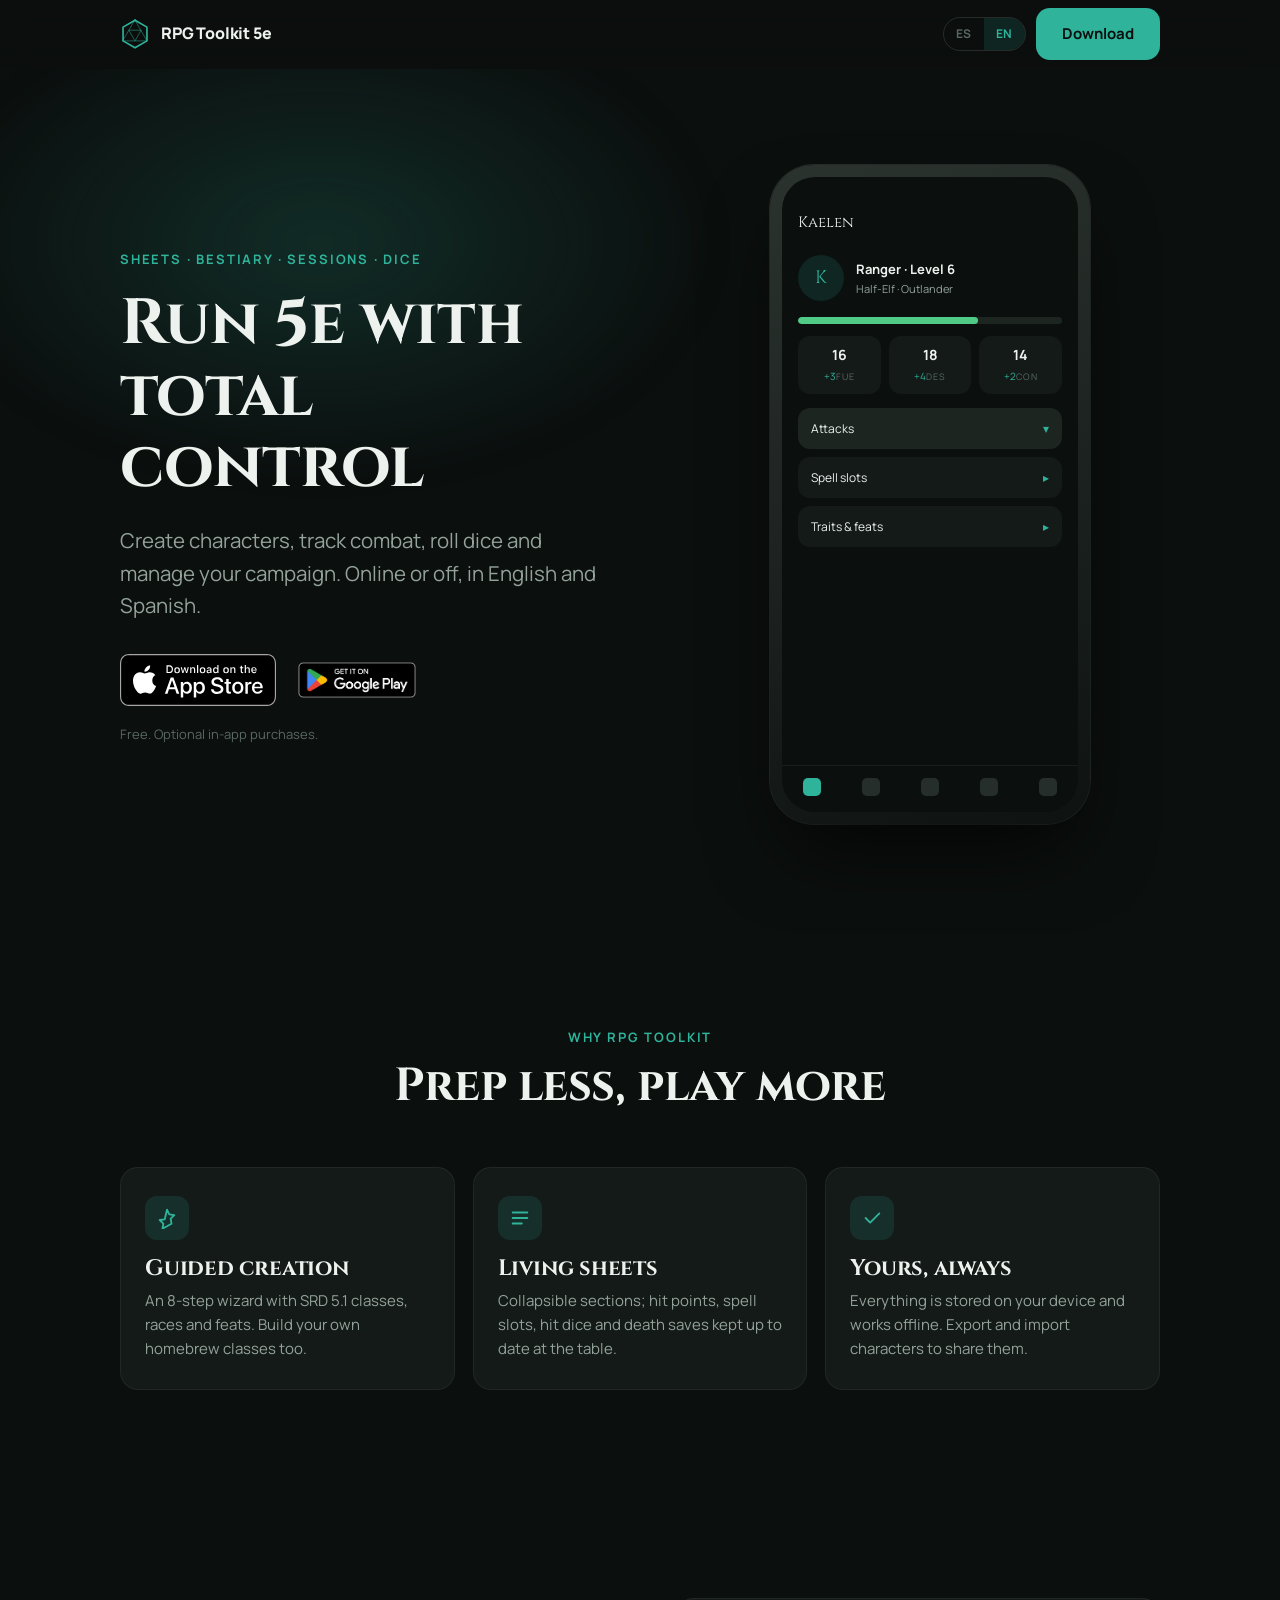
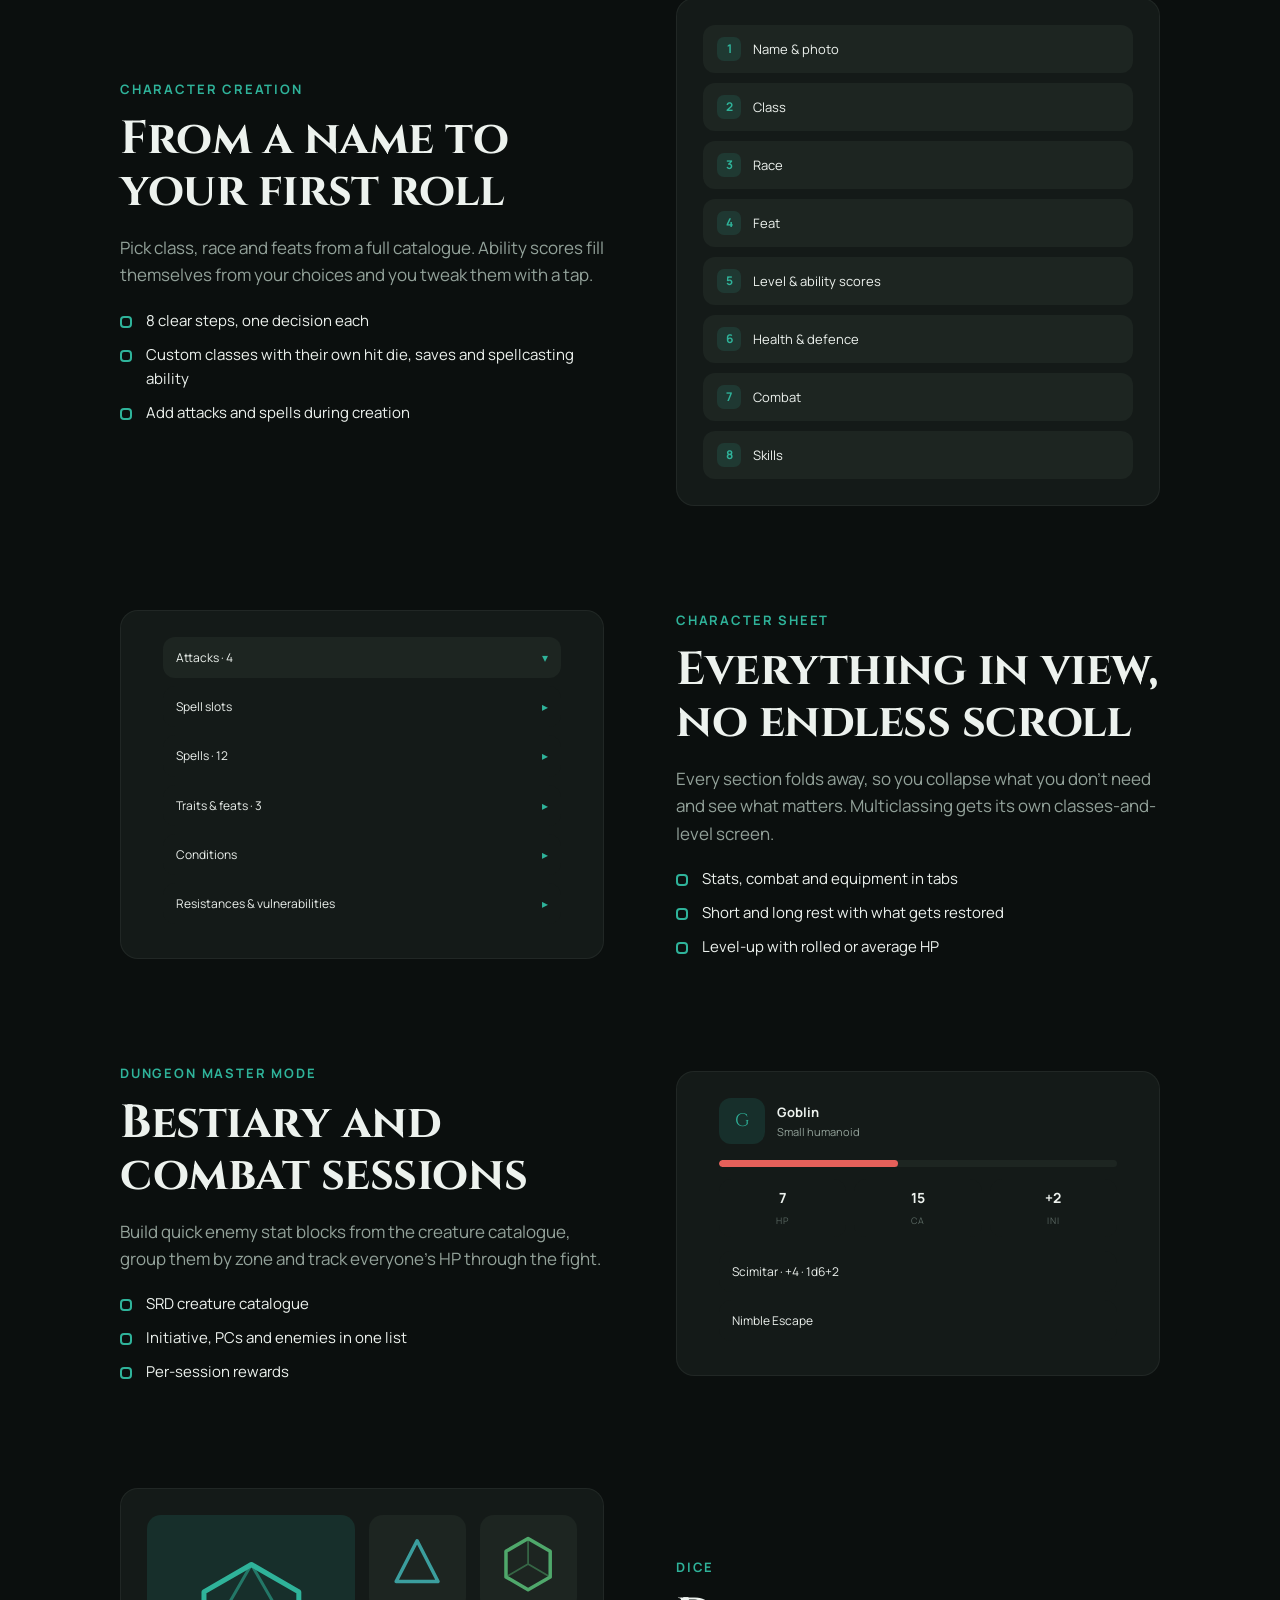
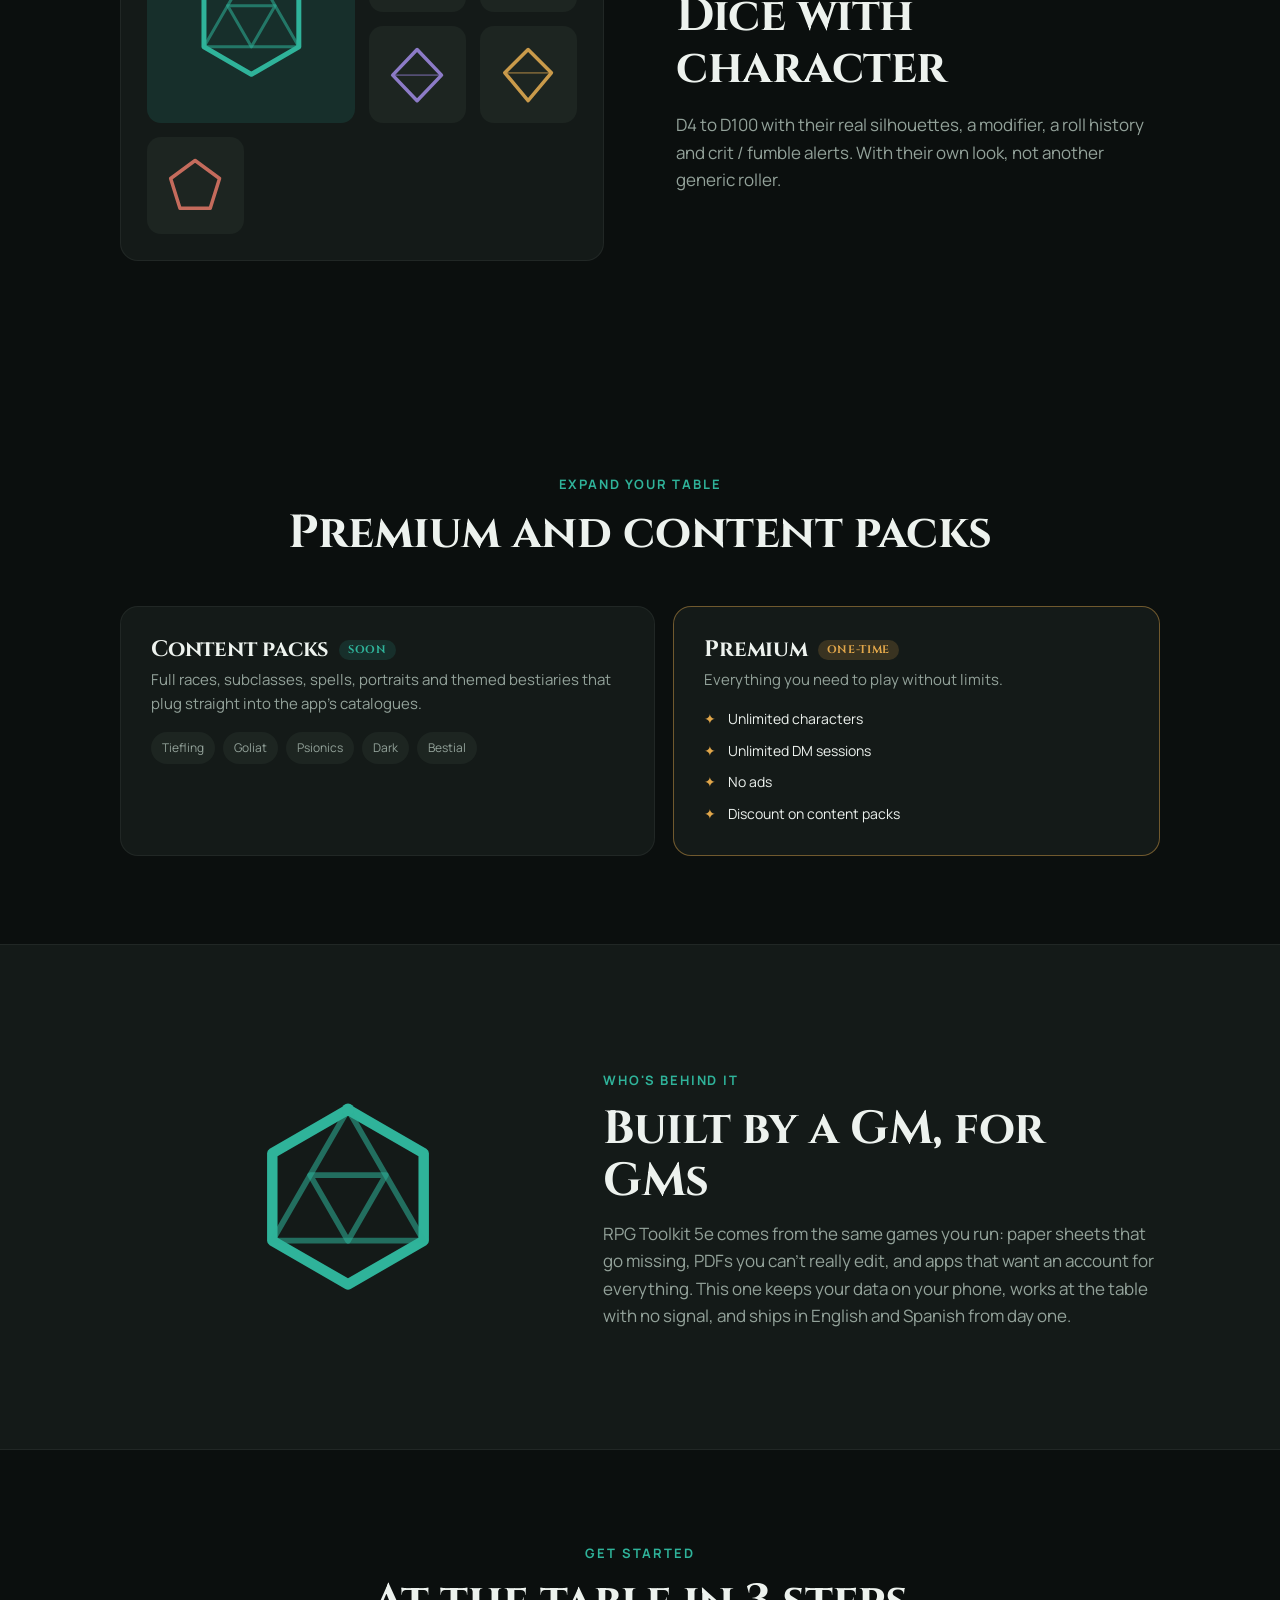
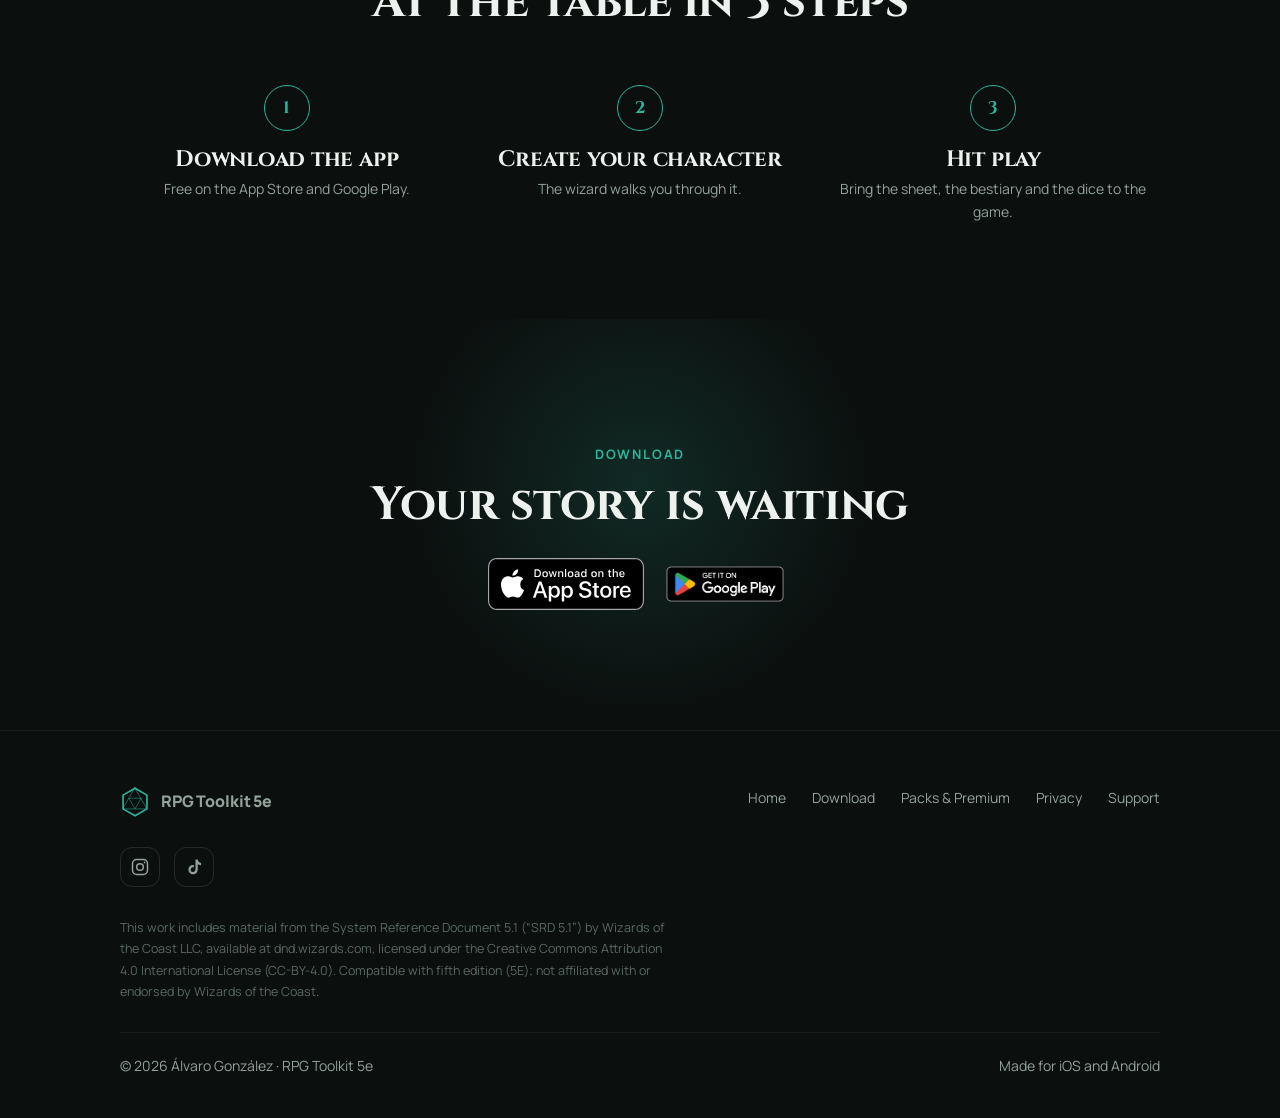
==== commit edbacfa6: "privacy: mencionar Firebase Analytics; web: descuento en packs en Premium - privacy.html: sección 6 " ====
--- a/index.html
+++ b/index.html
@@ -258,6 +258,7 @@
           <li data-es="Personajes ilimitados" data-en="Unlimited characters">Personajes ilimitados</li>
           <li data-es="Sesiones de máster ilimitadas" data-en="Unlimited DM sessions">Sesiones de máster ilimitadas</li>
           <li data-es="Sin anuncios" data-en="No ads">Sin anuncios</li>
+          <li data-es="Descuento en los packs de contenido" data-en="Discount on content packs">Descuento en los packs de contenido</li>
         </ul>
       </div>
     </div>
